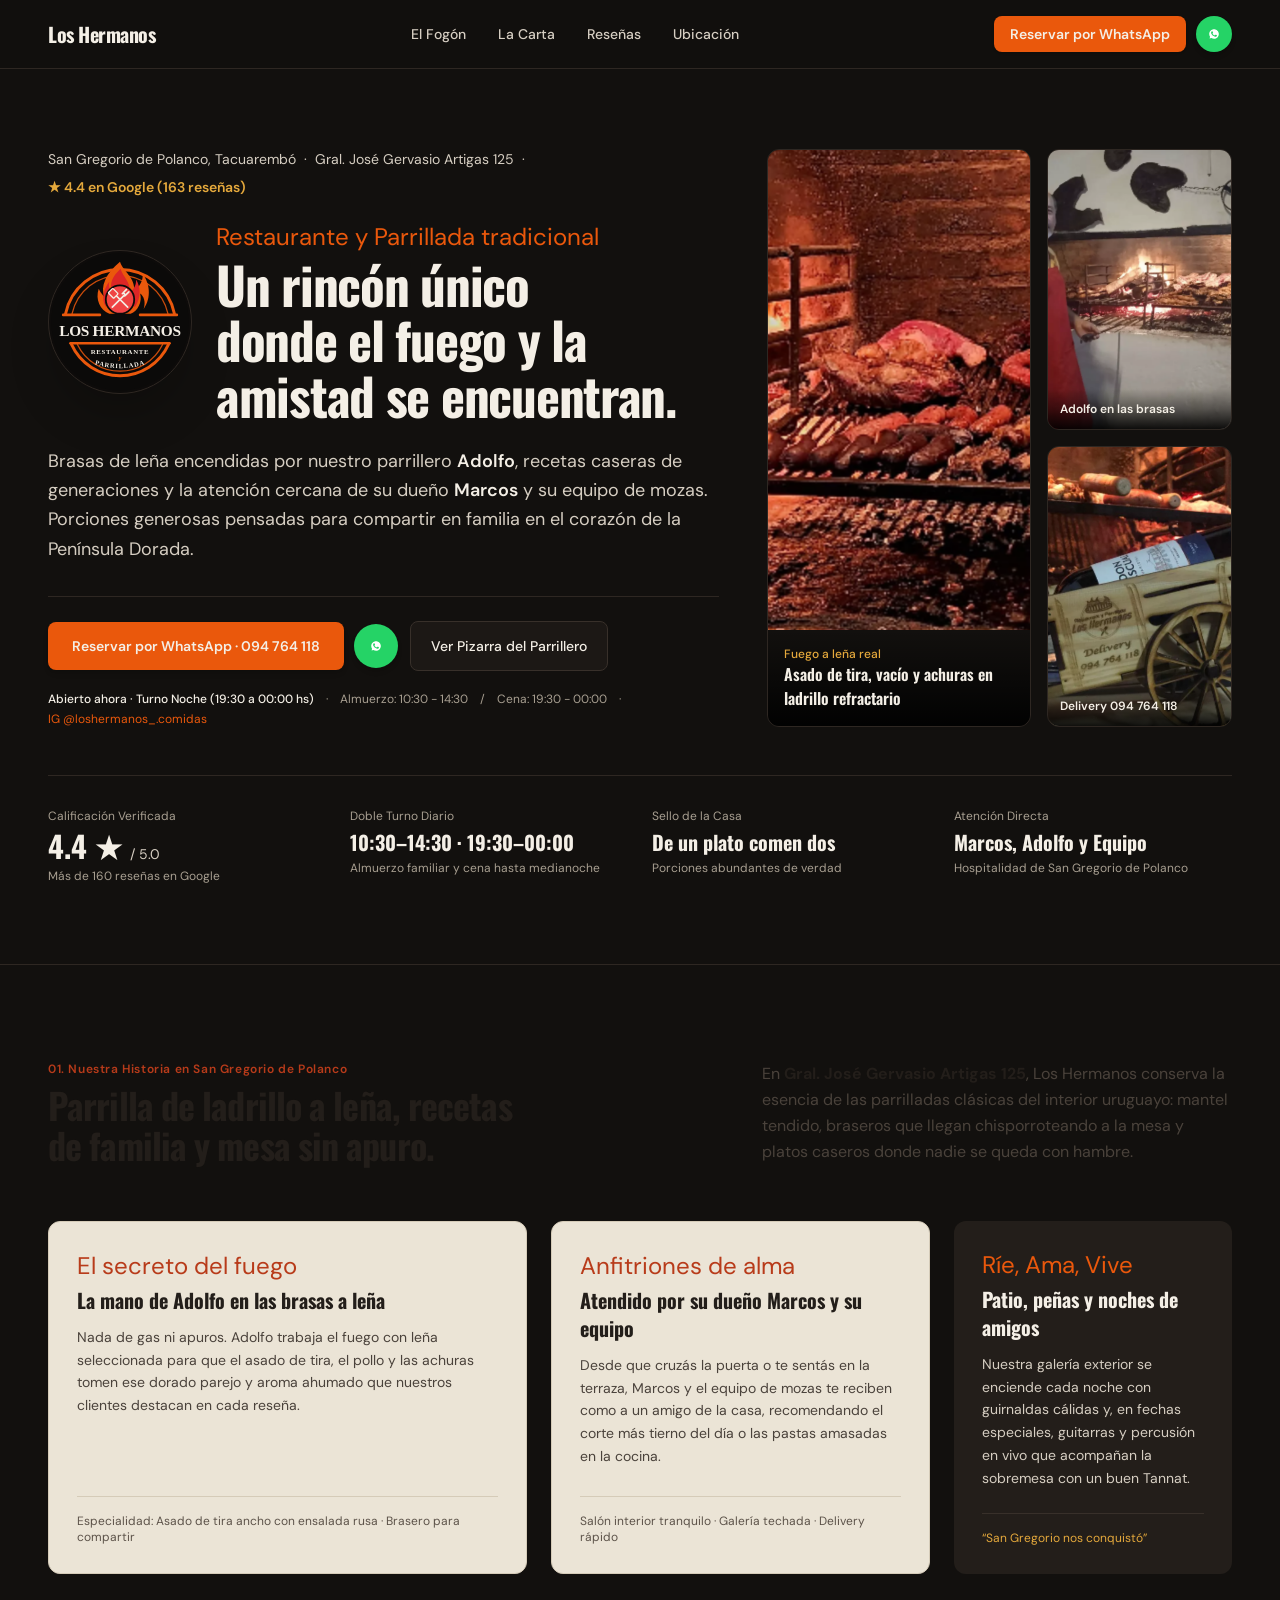
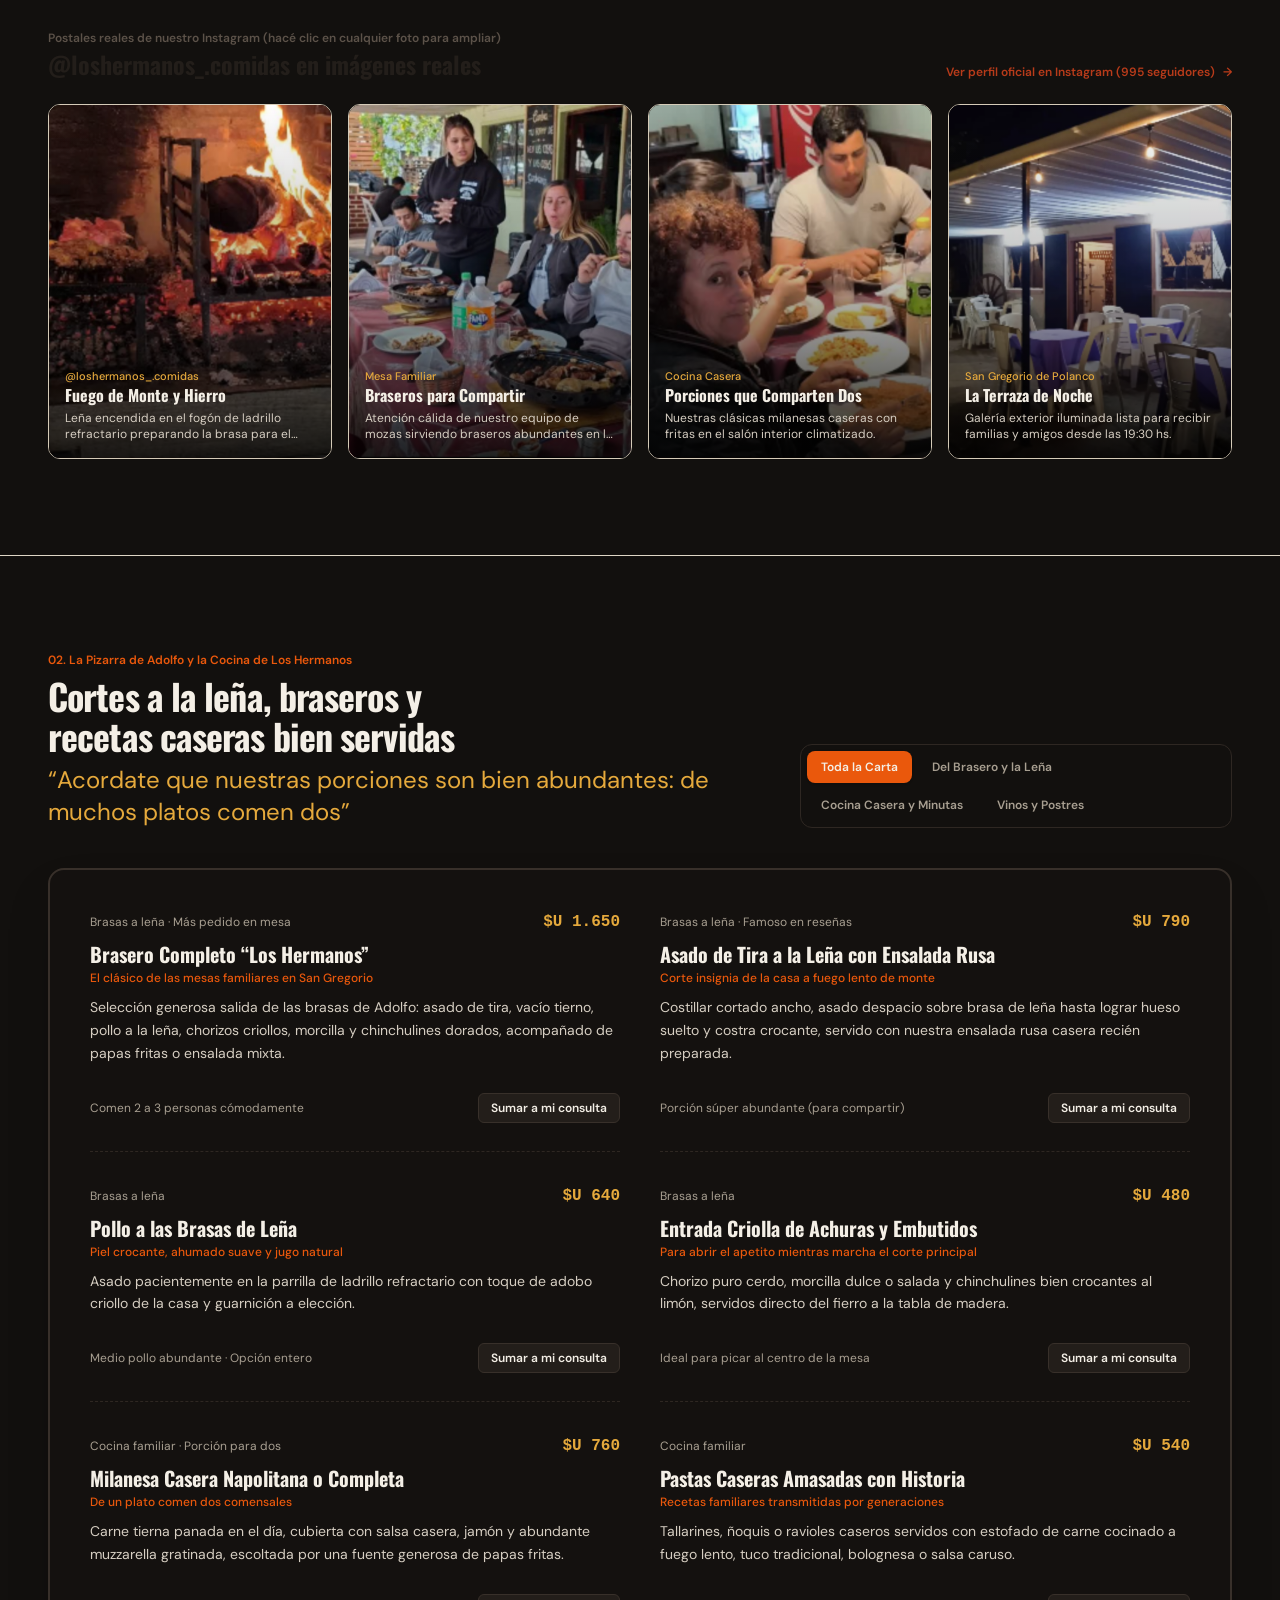
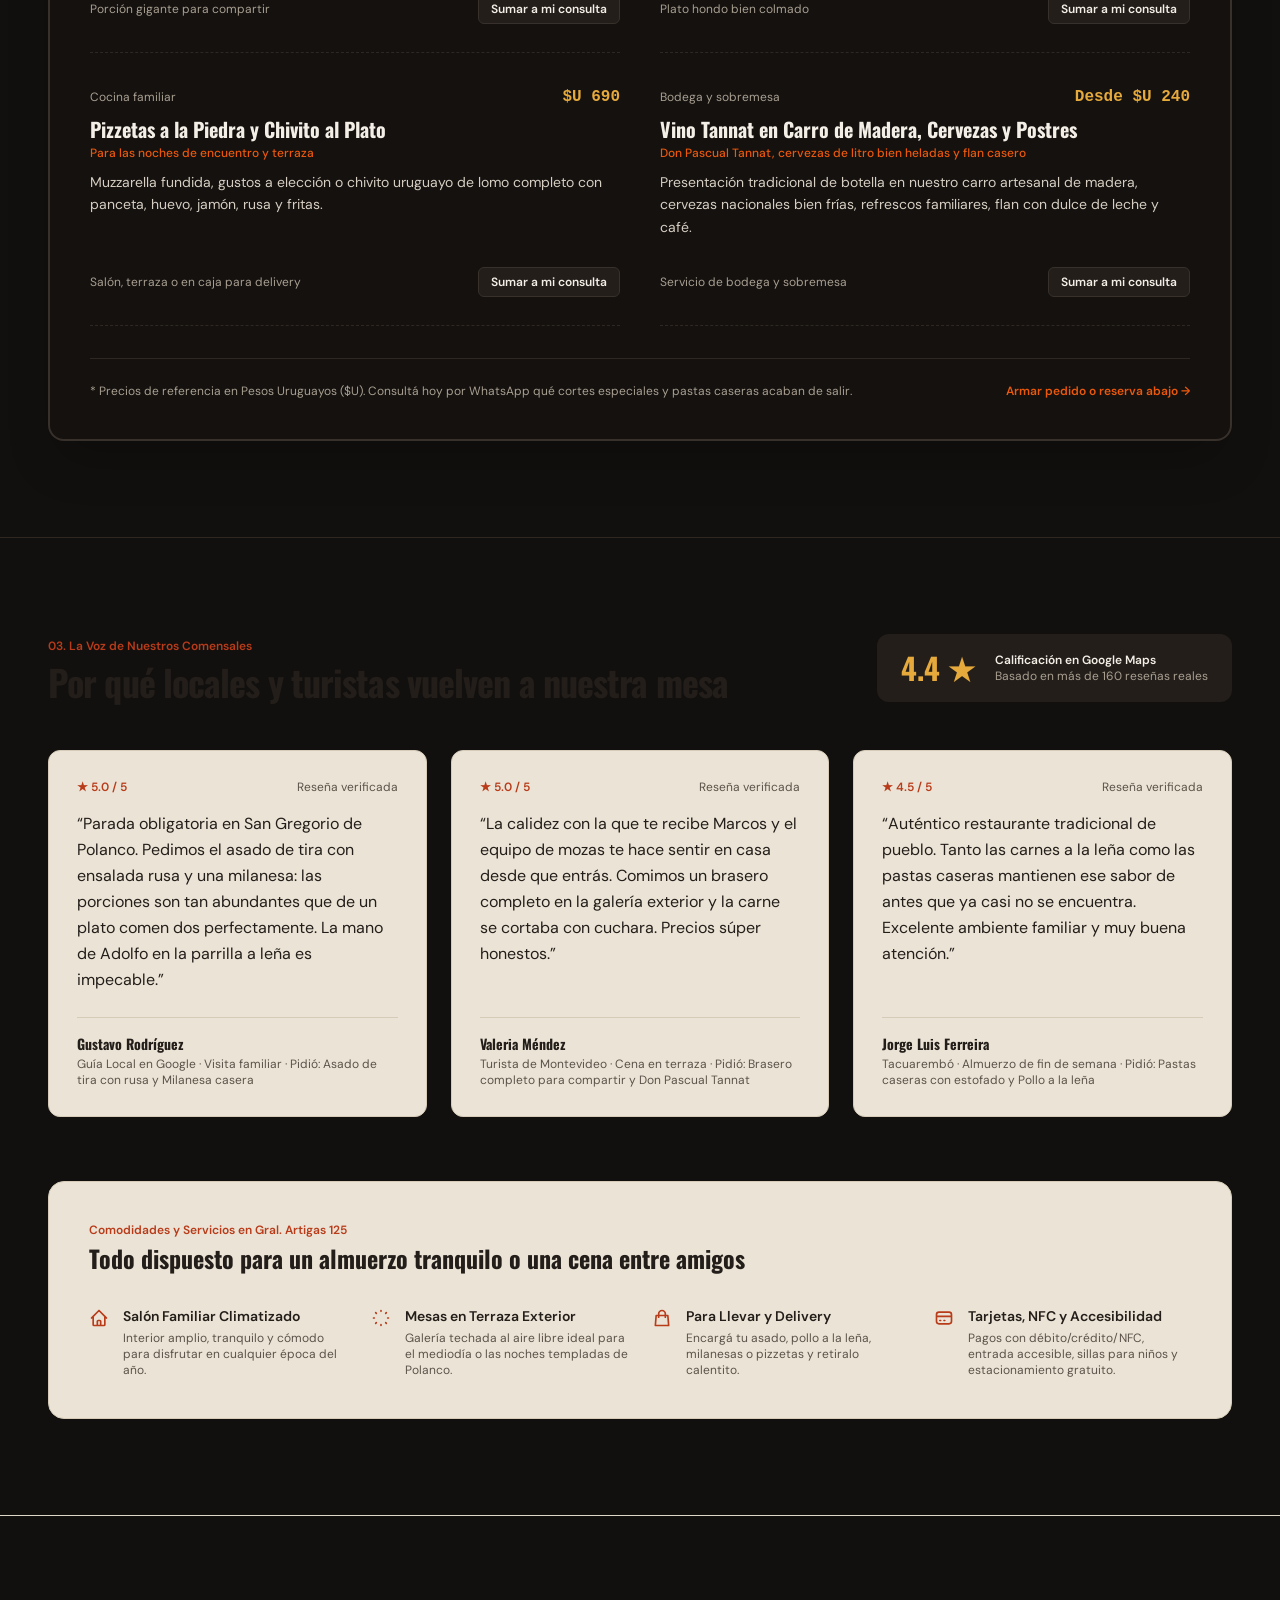
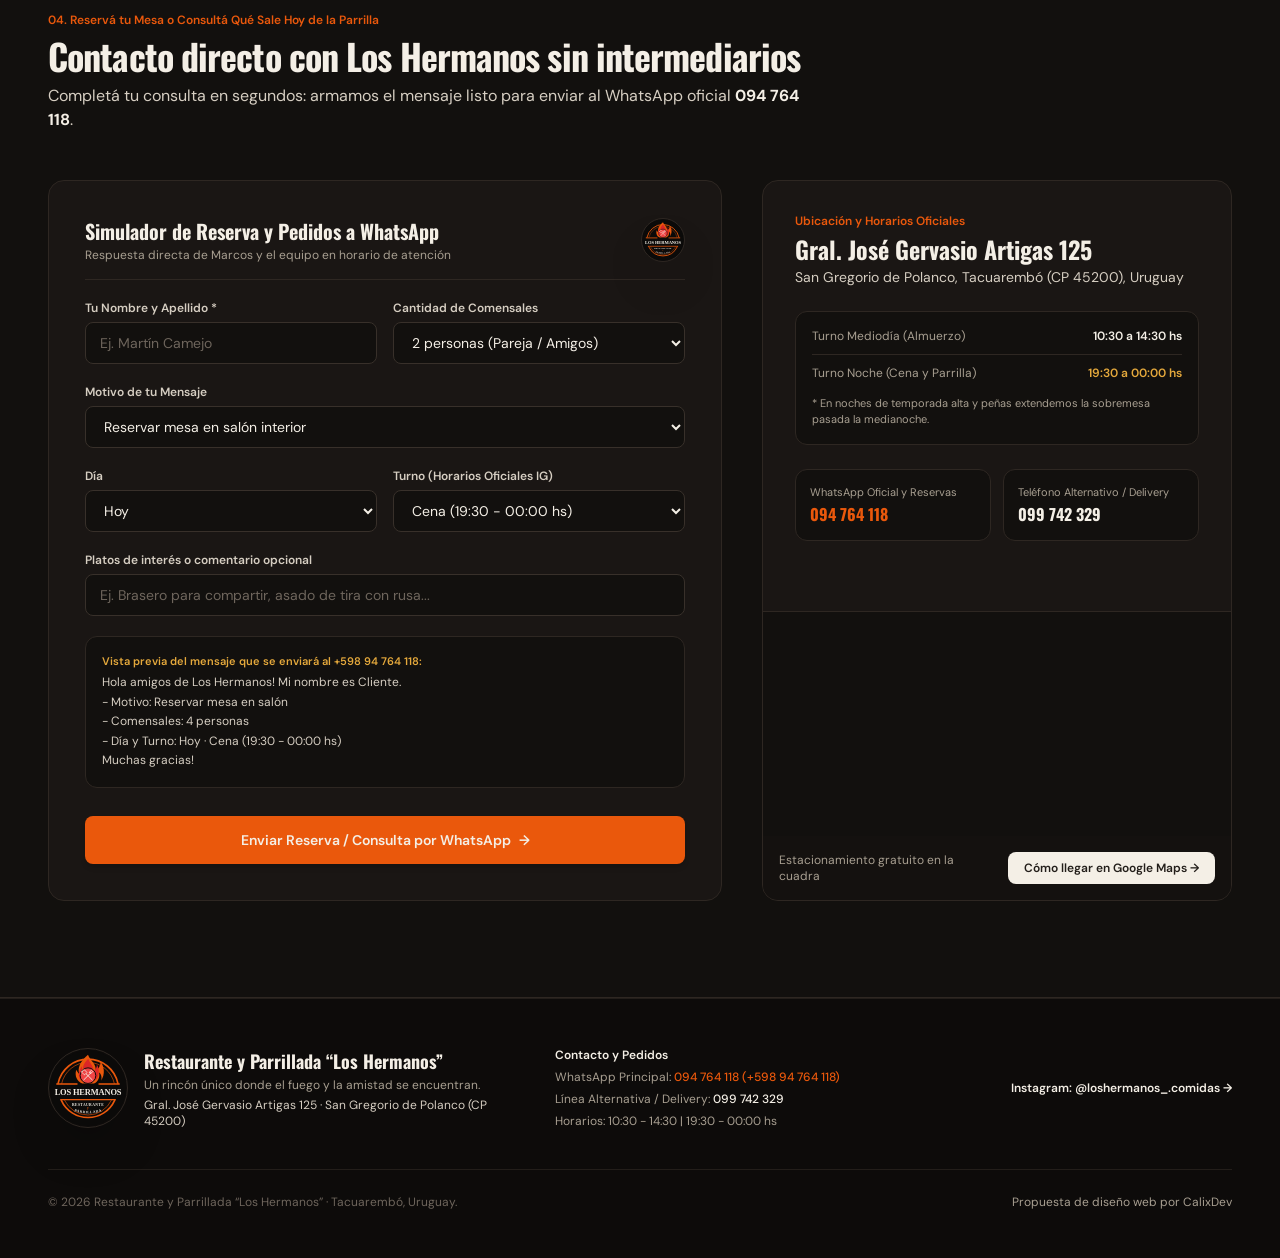
==== docs/index.html @ 6815c2df "chore: adjust base path and asset paths for hosting" ====
<!doctype html>
<html lang="es" class="scroll-smooth dark">
  <head>
    <meta charset="UTF-8" />
    <meta name="viewport" content="width=device-width, initial-scale=1.0" />
    <title>Pizzería La Tremenda — La Noche Pide Tremenda | San Gregorio de Polanco</title>
    <meta
      name="description"
      content="Pizzas caseras cargadas de muzzarella, calzones, fainá crocante, fritas abundantes y patio con música en vivo en 18 de Julio esq. José Cardozo, San Gregorio de Polanco. Delivery al 092 277 890."
    />
    <meta property="og:title" content="Pizzería La Tremenda — La Noche Pide Tremenda" />
    <meta
      property="og:description"
      content="Abrimos a las 20:00 hs en 18 de Julio esq. José Cardozo, San Gregorio de Polanco. Pedí por WhatsApp al 092 277 890."
    />
    <meta property="og:type" content="website" />
    <meta property="og:site_name" content="Pizzería La Tremenda" />
    <meta name="twitter:card" content="summary_large_image" />
    <link rel="preconnect" href="https://fonts.googleapis.com" />
    <link rel="preconnect" href="https://fonts.gstatic.com" crossorigin />
    <link
      href="https://fonts.googleapis.com/css2?family=DM+Sans:ital,opsz,wght@0,9..40,400;0,9..40,500;0,9..40,600;0,9..40,700;1,9..40,400&family=Oswald:wght@600;700&display=swap"
      rel="stylesheet"
    />
    <script type="application/ld+json">
      {
        "@context": "https://schema.org",
        "@type": "Restaurant",
        "name": "Pizzería La Tremenda",
        "description": "Pizzería nocturna, fainá, calzones, papas fritas y patio con música en vivo en San Gregorio de Polanco, Tacuarembó, Uruguay.",
        "telephone": "+59892277890",
        "servesCuisine": ["Pizza", "Calzones", "Fainá", "Minutas", "Street Food"],
        "address": {
          "@type": "PostalAddress",
          "streetAddress": "18 de Julio esquina José Cardozo",
          "addressLocality": "San Gregorio de Polanco",
          "addressRegion": "Tacuarembó",
          "postalCode": "45200",
          "addressCountry": "UY"
        },
        "openingHours": "Mo-Sa 20:00-00:00"
      }
    </script>
    <script type="module" crossorigin src="./assets/index-D528MCs6.js"></script>
    <link rel="stylesheet" crossorigin href="./assets/index-SB0BEWEg.css">
  </head>
  <body class="bg-[#0D0D12] text-[#FFFFFF] antialiased selection:bg-[#FF2A2A] selection:text-white">
    <div id="root"></div>
  </body>
</html>
---- docs/assets/index-SB0BEWEg.css ----
/*! tailwindcss v4.3.5 | MIT License | https://tailwindcss.com */
@layer properties{@supports (((-webkit-hyphens:none)) and (not (margin-trim:block))) or ((-moz-orient:inline) and (not (color:rgb(from red r g b)))){*,:before,:after,::backdrop{--tw-scale-x:1;--tw-scale-y:1;--tw-scale-z:1;--tw-rotate-x:initial;--tw-rotate-y:initial;--tw-rotate-z:initial;--tw-skew-x:initial;--tw-skew-y:initial;--tw-space-y-reverse:0;--tw-divide-x-reverse:0;--tw-border-style:solid;--tw-gradient-position:initial;--tw-gradient-from:#0000;--tw-gradient-via:#0000;--tw-gradient-to:#0000;--tw-gradient-stops:initial;--tw-gradient-via-stops:initial;--tw-gradient-from-position:0%;--tw-gradient-via-position:50%;--tw-gradient-to-position:100%;--tw-leading:initial;--tw-font-weight:initial;--tw-tracking:initial;--tw-ordinal:initial;--tw-slashed-zero:initial;--tw-numeric-figure:initial;--tw-numeric-spacing:initial;--tw-numeric-fraction:initial;--tw-shadow:0 0 #0000;--tw-shadow-color:initial;--tw-shadow-alpha:100%;--tw-inset-shadow:0 0 #0000;--tw-inset-shadow-color:initial;--tw-inset-shadow-alpha:100%;--tw-ring-color:initial;--tw-ring-shadow:0 0 #0000;--tw-inset-ring-color:initial;--tw-inset-ring-shadow:0 0 #0000;--tw-ring-inset:initial;--tw-ring-offset-width:0px;--tw-ring-offset-color:#fff;--tw-ring-offset-shadow:0 0 #0000;--tw-backdrop-blur:initial;--tw-backdrop-brightness:initial;--tw-backdrop-contrast:initial;--tw-backdrop-grayscale:initial;--tw-backdrop-hue-rotate:initial;--tw-backdrop-invert:initial;--tw-backdrop-opacity:initial;--tw-backdrop-saturate:initial;--tw-backdrop-sepia:initial;--tw-duration:initial}}}@layer theme{:root,:host{--font-sans:-apple-system, BlinkMacSystemFont, "Segoe UI", Roboto, "Helvetica Neue", "Noto Sans", Arial, sans-serif, "Apple Color Emoji", "Segoe UI Emoji", "Segoe UI Symbol", "Noto Color Emoji";--font-mono:ui-monospace, SFMono-Regular, Menlo, Monaco, Consolas, "Liberation Mono", "Courier New", monospace;--color-black:#000;--color-white:#fff;--spacing:.25rem;--container-lg:32rem;--container-2xl:42rem;--container-3xl:48rem;--container-7xl:80rem;--text-xs:.75rem;--text-xs--line-height:calc(1 / .75);--text-sm:.875rem;--text-sm--line-height:calc(1.25 / .875);--text-base:1rem;--text-base--line-height:calc(1.5 / 1);--text-lg:1.125rem;--text-lg--line-height:calc(1.75 / 1.125);--text-xl:1.25rem;--text-xl--line-height:calc(1.75 / 1.25);--text-2xl:1.5rem;--text-2xl--line-height:calc(2 / 1.5);--text-3xl:1.875rem;--text-3xl--line-height:calc(2.25 / 1.875);--text-4xl:2.25rem;--text-4xl--line-height:calc(2.5 / 2.25);--font-weight-normal:400;--font-weight-medium:500;--font-weight-semibold:600;--font-weight-bold:700;--tracking-tight:-.025em;--tracking-wider:.05em;--leading-snug:1.375;--leading-relaxed:1.625;--radius-md:.375rem;--radius-lg:.5rem;--radius-xl:.75rem;--radius-2xl:1rem;--blur-sm:8px;--blur-md:12px;--default-transition-duration:.15s;--default-transition-timing-function:cubic-bezier(.4, 0, .2, 1);--default-font-family:var(--font-sans);--default-mono-font-family:var(--font-mono)}}@layer base{*,:after,:before,::backdrop{box-sizing:border-box;border:0 solid;margin:0;padding:0}::file-selector-button{box-sizing:border-box;border:0 solid;margin:0;padding:0}html,:host{-webkit-text-size-adjust:100%;tab-size:4;line-height:1.5;font-family:var(--default-font-family,-apple-system, BlinkMacSystemFont, "Segoe UI", Roboto, "Helvetica Neue", "Noto Sans", Arial, sans-serif, "Apple Color Emoji", "Segoe UI Emoji", "Segoe UI Symbol", "Noto Color Emoji");font-feature-settings:var(--default-font-feature-settings,normal);font-variation-settings:var(--default-font-variation-settings,normal);-webkit-tap-highlight-color:transparent}hr{height:0;color:inherit;border-top-width:1px}abbr:where([title]){-webkit-text-decoration:underline dotted;text-decoration:underline dotted}h1,h2,h3,h4,h5,h6{font-size:inherit;font-weight:inherit}a{color:inherit;-webkit-text-decoration:inherit;-webkit-text-decoration:inherit;-webkit-text-decoration:inherit;-webkit-text-decoration:inherit;text-decoration:inherit}b,strong{font-weight:bolder}code,kbd,samp,pre{font-family:var(--default-mono-font-family,ui-monospace, SFMono-Regular, Menlo, Monaco, Consolas, "Liberation Mono", "Courier New", monospace);font-feature-settings:var(--default-mono-font-feature-settings,normal);font-variation-settings:var(--default-mono-font-variation-settings,normal);font-size:1em}small{font-size:80%}sub,sup{vertical-align:baseline;font-size:75%;line-height:0;position:relative}sub{bottom:-.25em}sup{top:-.5em}table{text-indent:0;border-color:inherit;border-collapse:collapse}:-moz-focusring:where(:not(iframe)){outline:auto}progress{vertical-align:baseline}summary{display:list-item}ol,ul,menu{list-style:none}img,svg,video,canvas,audio,iframe,embed,object{vertical-align:middle;display:block}img,video{max-width:100%;height:auto}button,input,select,optgroup,textarea{font:inherit;font-feature-settings:inherit;font-variation-settings:inherit;letter-spacing:inherit;color:inherit;opacity:1;background-color:#0000;border-radius:0}::file-selector-button{font:inherit;font-feature-settings:inherit;font-variation-settings:inherit;letter-spacing:inherit;color:inherit;opacity:1;background-color:#0000;border-radius:0}:where(select:is([multiple],[size])) optgroup{font-weight:bolder}:where(select:is([multiple],[size])) optgroup option{padding-inline-start:20px}::file-selector-button{margin-inline-end:4px}::placeholder{opacity:1}@supports (not ((-webkit-appearance:-apple-pay-button))) or (contain-intrinsic-size:1px){::placeholder{color:currentColor}@supports (color:color-mix(in lab, red, red)){::placeholder{color:color-mix(in oklab, currentcolor 50%, transparent)}}}textarea{resize:vertical}::-webkit-search-decoration{-webkit-appearance:none}::-webkit-date-and-time-value{min-height:1lh;text-align:inherit}::-webkit-datetime-edit{display:inline-flex}::-webkit-datetime-edit-fields-wrapper{padding:0}::-webkit-datetime-edit{padding-block:0}::-webkit-datetime-edit-year-field{padding-block:0}::-webkit-datetime-edit-month-field{padding-block:0}::-webkit-datetime-edit-day-field{padding-block:0}::-webkit-datetime-edit-hour-field{padding-block:0}::-webkit-datetime-edit-minute-field{padding-block:0}::-webkit-datetime-edit-second-field{padding-block:0}::-webkit-datetime-edit-millisecond-field{padding-block:0}::-webkit-datetime-edit-meridiem-field{padding-block:0}::-webkit-calendar-picker-indicator{line-height:1}:-moz-ui-invalid{box-shadow:none}button,input:where([type=button],[type=reset],[type=submit]){appearance:button}::file-selector-button{appearance:button}::-webkit-inner-spin-button{height:auto}::-webkit-outer-spin-button{height:auto}[hidden]:where(:not([hidden=until-found])){display:none!important}:root{--font-display:"Oswald", Impact, sans-serif;--font-sans:"DM Sans", -apple-system, BlinkMacSystemFont, sans-serif}body{font-family:var(--font-sans);color:#fff;background-color:#0d0d12;overflow-x:hidden}h1,h2,h3,.font-display{font-family:var(--font-display)}}@layer components;@layer utilities{.absolute{position:absolute}.fixed{position:fixed}.relative{position:relative}.sticky{position:sticky}.inset-0{inset:0}.inset-x-0{inset-inline:0}.top-0{top:0}.bottom-0{bottom:0}.z-10{z-index:10}.z-40{z-index:40}.z-50{z-index:50}.col-span-5{grid-column:span 5/span 5}.col-span-7{grid-column:span 7/span 7}.mx-auto{margin-inline:auto}.mt-0\.5{margin-top:calc(var(--spacing) * .5)}.mt-1{margin-top:var(--spacing)}.mt-2{margin-top:calc(var(--spacing) * 2)}.mt-2\.5{margin-top:calc(var(--spacing) * 2.5)}.mt-4{margin-top:calc(var(--spacing) * 4)}.mt-6{margin-top:calc(var(--spacing) * 6)}.mt-8{margin-top:calc(var(--spacing) * 8)}.mt-12{margin-top:calc(var(--spacing) * 12)}.mb-1{margin-bottom:var(--spacing)}.mb-1\.5{margin-bottom:calc(var(--spacing) * 1.5)}.mb-2{margin-bottom:calc(var(--spacing) * 2)}.mb-3{margin-bottom:calc(var(--spacing) * 3)}.mb-4{margin-bottom:calc(var(--spacing) * 4)}.mb-5{margin-bottom:calc(var(--spacing) * 5)}.mb-6{margin-bottom:calc(var(--spacing) * 6)}.mb-8{margin-bottom:calc(var(--spacing) * 8)}.mb-10{margin-bottom:calc(var(--spacing) * 10)}.mb-12{margin-bottom:calc(var(--spacing) * 12)}.mb-14{margin-bottom:calc(var(--spacing) * 14)}.mb-16{margin-bottom:calc(var(--spacing) * 16)}.line-clamp-2{-webkit-line-clamp:2;-webkit-box-orient:vertical;display:-webkit-box;overflow:hidden}.block{display:block}.flex{display:flex}.grid{display:grid}.hidden{display:none}.inline-flex{display:inline-flex}.aspect-\[4\/5\]{aspect-ratio:4/5}.aspect-square{aspect-ratio:1}.h-4\/5{height:80%}.h-5{height:calc(var(--spacing) * 5)}.h-9{height:calc(var(--spacing) * 9)}.h-11{height:calc(var(--spacing) * 11)}.h-14{height:calc(var(--spacing) * 14)}.h-20{height:calc(var(--spacing) * 20)}.h-36{height:calc(var(--spacing) * 36)}.h-44{height:calc(var(--spacing) * 44)}.h-56{height:calc(var(--spacing) * 56)}.h-full{height:100%}.min-h-\[160px\]{min-height:160px}.min-h-\[320px\]{min-height:320px}.min-h-screen{min-height:100vh}.w-4\/5{width:80%}.w-5{width:calc(var(--spacing) * 5)}.w-9{width:calc(var(--spacing) * 9)}.w-11{width:calc(var(--spacing) * 11)}.w-20{width:calc(var(--spacing) * 20)}.w-36{width:calc(var(--spacing) * 36)}.w-44{width:calc(var(--spacing) * 44)}.w-full{width:100%}.max-w-2xl{max-width:var(--container-2xl)}.max-w-3xl{max-width:var(--container-3xl)}.max-w-7xl{max-width:var(--container-7xl)}.max-w-lg{max-width:var(--container-lg)}.flex-1{flex:1}.shrink-0{flex-shrink:0}.scale-110{--tw-scale-x:110%;--tw-scale-y:110%;--tw-scale-z:110%;scale:var(--tw-scale-x) var(--tw-scale-y)}.scale-125{--tw-scale-x:125%;--tw-scale-y:125%;--tw-scale-z:125%;scale:var(--tw-scale-x) var(--tw-scale-y)}.transform{transform:var(--tw-rotate-x, ) var(--tw-rotate-y, ) var(--tw-rotate-z, ) var(--tw-skew-x, ) var(--tw-skew-y, )}.cursor-pointer{cursor:pointer}.grid-cols-1{grid-template-columns:repeat(1,minmax(0,1fr))}.grid-cols-2{grid-template-columns:repeat(2,minmax(0,1fr))}.grid-cols-3{grid-template-columns:repeat(3,minmax(0,1fr))}.grid-cols-12{grid-template-columns:repeat(12,minmax(0,1fr))}.flex-col{flex-direction:column}.flex-wrap{flex-wrap:wrap}.items-center{align-items:center}.items-end{align-items:flex-end}.items-start{align-items:flex-start}.items-stretch{align-items:stretch}.justify-between{justify-content:space-between}.justify-center{justify-content:center}.justify-end{justify-content:flex-end}.gap-1\.5{gap:calc(var(--spacing) * 1.5)}.gap-2{gap:calc(var(--spacing) * 2)}.gap-2\.5{gap:calc(var(--spacing) * 2.5)}.gap-3{gap:calc(var(--spacing) * 3)}.gap-3\.5{gap:calc(var(--spacing) * 3.5)}.gap-4{gap:calc(var(--spacing) * 4)}.gap-5{gap:calc(var(--spacing) * 5)}.gap-6{gap:calc(var(--spacing) * 6)}.gap-8{gap:calc(var(--spacing) * 8)}.gap-10{gap:calc(var(--spacing) * 10)}:where(.space-y-1\.5>:not(:last-child)){--tw-space-y-reverse:0;margin-block-start:calc(calc(var(--spacing) * 1.5) * var(--tw-space-y-reverse));margin-block-end:calc(calc(var(--spacing) * 1.5) * calc(1 - var(--tw-space-y-reverse)))}:where(.space-y-2\.5>:not(:last-child)){--tw-space-y-reverse:0;margin-block-start:calc(calc(var(--spacing) * 2.5) * var(--tw-space-y-reverse));margin-block-end:calc(calc(var(--spacing) * 2.5) * calc(1 - var(--tw-space-y-reverse)))}:where(.space-y-5>:not(:last-child)){--tw-space-y-reverse:0;margin-block-start:calc(calc(var(--spacing) * 5) * var(--tw-space-y-reverse));margin-block-end:calc(calc(var(--spacing) * 5) * calc(1 - var(--tw-space-y-reverse)))}:where(.space-y-6>:not(:last-child)){--tw-space-y-reverse:0;margin-block-start:calc(calc(var(--spacing) * 6) * var(--tw-space-y-reverse));margin-block-end:calc(calc(var(--spacing) * 6) * calc(1 - var(--tw-space-y-reverse)))}.gap-x-3{column-gap:calc(var(--spacing) * 3)}.gap-x-10{column-gap:calc(var(--spacing) * 10)}.gap-y-1{row-gap:var(--spacing)}.gap-y-8{row-gap:calc(var(--spacing) * 8)}:where(.divide-x>:not(:last-child)){--tw-divide-x-reverse:0;border-inline-style:var(--tw-border-style);border-inline-start-width:calc(1px * var(--tw-divide-x-reverse));border-inline-end-width:calc(1px * calc(1 - var(--tw-divide-x-reverse)))}:where(.divide-\[\#2E2722\]>:not(:last-child)){border-color:#2e2722}.self-start{align-self:flex-start}.overflow-hidden{overflow:hidden}.scroll-smooth{scroll-behavior:smooth}.rounded-2xl{border-radius:var(--radius-2xl)}.rounded-full{border-radius:2147483647px}.rounded-lg{border-radius:var(--radius-lg)}.rounded-md{border-radius:var(--radius-md)}.rounded-xl{border-radius:var(--radius-xl)}.border{border-style:var(--tw-border-style);border-width:1px}.border-0{border-style:var(--tw-border-style);border-width:0}.border-2{border-style:var(--tw-border-style);border-width:2px}.border-t{border-top-style:var(--tw-border-style);border-top-width:1px}.border-b{border-bottom-style:var(--tw-border-style);border-bottom-width:1px}.border-dashed{--tw-border-style:dashed;border-style:dashed}.border-\[\#2E2722\]{border-color:#2e2722}.border-\[\#231E1A\]{border-color:#231e1a}.border-\[\#38302A\]{border-color:#38302a}.border-\[\#D5CBB8\]{border-color:#d5cbb8}.border-\[\#D9381E\]{border-color:#d9381e}.border-\[\#DED6C6\]{border-color:#ded6c6}.bg-\[\#0D0B0A\]{background-color:#0d0b0a}.bg-\[\#0D0D12\]{background-color:#0d0d12}.bg-\[\#1A1614\]{background-color:#1a1614}.bg-\[\#1C1815\]{background-color:#1c1815}.bg-\[\#2E2722\]{background-color:#2e2722}.bg-\[\#25D366\]{background-color:#25d366}.bg-\[\#231E1A\]{background-color:#231e1a}.bg-\[\#12100E\]{background-color:#12100e}.bg-\[\#12100E\]\/95{background-color:oklab(17.4658% .00200948 .0048451/.95)}.bg-\[\#14110F\]{background-color:#14110f}.bg-\[\#14141D\]{background-color:#14141d}.bg-\[\#D9381E\]\/20{background-color:oklab(58.4552% .170983 .106317/.2)}.bg-\[\#EA580C\]{background-color:#ea580c}.bg-\[\#EBE4D6\]{background-color:#ebe4d6}.bg-\[\#F4EFE6\]{background-color:#f4efe6}.bg-black\/85{background-color:#000000d9}@supports (color:color-mix(in lab, red, red)){.bg-black\/85{background-color:color-mix(in oklab, var(--color-black) 85%, transparent)}}.bg-gradient-to-br{--tw-gradient-position:to bottom right in oklab;background-image:linear-gradient(var(--tw-gradient-stops))}.bg-gradient-to-t{--tw-gradient-position:to top in oklab;background-image:linear-gradient(var(--tw-gradient-stops))}.from-\[\#231B18\]{--tw-gradient-from:#231b18;--tw-gradient-stops:var(--tw-gradient-via-stops,var(--tw-gradient-position), var(--tw-gradient-from) var(--tw-gradient-from-position), var(--tw-gradient-to) var(--tw-gradient-to-position))}.from-\[\#231E1A\]{--tw-gradient-from:#231e1a;--tw-gradient-stops:var(--tw-gradient-via-stops,var(--tw-gradient-position), var(--tw-gradient-from) var(--tw-gradient-from-position), var(--tw-gradient-to) var(--tw-gradient-to-position))}.from-black\/85{--tw-gradient-from:#000000d9}@supports (color:color-mix(in lab, red, red)){.from-black\/85{--tw-gradient-from:color-mix(in oklab, var(--color-black) 85%, transparent)}}.from-black\/85{--tw-gradient-stops:var(--tw-gradient-via-stops,var(--tw-gradient-position), var(--tw-gradient-from) var(--tw-gradient-from-position), var(--tw-gradient-to) var(--tw-gradient-to-position))}.from-black\/90{--tw-gradient-from:#000000e6}@supports (color:color-mix(in lab, red, red)){.from-black\/90{--tw-gradient-from:color-mix(in oklab, var(--color-black) 90%, transparent)}}.from-black\/90{--tw-gradient-stops:var(--tw-gradient-via-stops,var(--tw-gradient-position), var(--tw-gradient-from) var(--tw-gradient-from-position), var(--tw-gradient-to) var(--tw-gradient-to-position))}.via-\[\#1A1A24\]{--tw-gradient-via:#1a1a24;--tw-gradient-via-stops:var(--tw-gradient-position), var(--tw-gradient-from) var(--tw-gradient-from-position), var(--tw-gradient-via) var(--tw-gradient-via-position), var(--tw-gradient-to) var(--tw-gradient-to-position);--tw-gradient-stops:var(--tw-gradient-via-stops)}.via-black\/25{--tw-gradient-via:#00000040}@supports (color:color-mix(in lab, red, red)){.via-black\/25{--tw-gradient-via:color-mix(in oklab, var(--color-black) 25%, transparent)}}.via-black\/25{--tw-gradient-via-stops:var(--tw-gradient-position), var(--tw-gradient-from) var(--tw-gradient-from-position), var(--tw-gradient-via) var(--tw-gradient-via-position), var(--tw-gradient-to) var(--tw-gradient-to-position);--tw-gradient-stops:var(--tw-gradient-via-stops)}.via-black\/40{--tw-gradient-via:#0006}@supports (color:color-mix(in lab, red, red)){.via-black\/40{--tw-gradient-via:color-mix(in oklab, var(--color-black) 40%, transparent)}}.via-black\/40{--tw-gradient-via-stops:var(--tw-gradient-position), var(--tw-gradient-from) var(--tw-gradient-from-position), var(--tw-gradient-via) var(--tw-gradient-via-position), var(--tw-gradient-to) var(--tw-gradient-to-position);--tw-gradient-stops:var(--tw-gradient-via-stops)}.via-black\/45{--tw-gradient-via:#00000073}@supports (color:color-mix(in lab, red, red)){.via-black\/45{--tw-gradient-via:color-mix(in oklab, var(--color-black) 45%, transparent)}}.via-black\/45{--tw-gradient-via-stops:var(--tw-gradient-position), var(--tw-gradient-from) var(--tw-gradient-from-position), var(--tw-gradient-via) var(--tw-gradient-via-position), var(--tw-gradient-to) var(--tw-gradient-to-position);--tw-gradient-stops:var(--tw-gradient-via-stops)}.to-\[\#0D0D12\]{--tw-gradient-to:#0d0d12;--tw-gradient-stops:var(--tw-gradient-via-stops,var(--tw-gradient-position), var(--tw-gradient-from) var(--tw-gradient-from-position), var(--tw-gradient-to) var(--tw-gradient-to-position))}.to-\[\#12100E\]{--tw-gradient-to:#12100e;--tw-gradient-stops:var(--tw-gradient-via-stops,var(--tw-gradient-position), var(--tw-gradient-from) var(--tw-gradient-from-position), var(--tw-gradient-to) var(--tw-gradient-to-position))}.to-transparent{--tw-gradient-to:transparent;--tw-gradient-stops:var(--tw-gradient-via-stops,var(--tw-gradient-position), var(--tw-gradient-from) var(--tw-gradient-from-position), var(--tw-gradient-to) var(--tw-gradient-to-position))}.fill-current{fill:currentColor}.object-cover{object-fit:cover}.object-\[15\%_48\%\]{object-position:15% 48%}.object-\[50\%_72\%\]{object-position:50% 72%}.object-\[85\%_35\%\]{object-position:85% 35%}.object-center{object-position:center}.object-top{object-position:top}.p-1\.5{padding:calc(var(--spacing) * 1.5)}.p-3{padding:calc(var(--spacing) * 3)}.p-3\.5{padding:calc(var(--spacing) * 3.5)}.p-4{padding:calc(var(--spacing) * 4)}.p-5{padding:calc(var(--spacing) * 5)}.p-6{padding:calc(var(--spacing) * 6)}.p-7{padding:calc(var(--spacing) * 7)}.px-3{padding-inline:calc(var(--spacing) * 3)}.px-3\.5{padding-inline:calc(var(--spacing) * 3.5)}.px-4{padding-inline:calc(var(--spacing) * 4)}.px-5{padding-inline:calc(var(--spacing) * 5)}.px-6{padding-inline:calc(var(--spacing) * 6)}.py-1\.5{padding-block:calc(var(--spacing) * 1.5)}.py-2{padding-block:calc(var(--spacing) * 2)}.py-2\.5{padding-block:calc(var(--spacing) * 2.5)}.py-3\.5{padding-block:calc(var(--spacing) * 3.5)}.py-4{padding-block:calc(var(--spacing) * 4)}.py-12{padding-block:calc(var(--spacing) * 12)}.py-16{padding-block:calc(var(--spacing) * 16)}.pt-1{padding-top:var(--spacing)}.pt-2{padding-top:calc(var(--spacing) * 2)}.pt-2\.5{padding-top:calc(var(--spacing) * 2.5)}.pt-3{padding-top:calc(var(--spacing) * 3)}.pt-4{padding-top:calc(var(--spacing) * 4)}.pt-6{padding-top:calc(var(--spacing) * 6)}.pt-8{padding-top:calc(var(--spacing) * 8)}.pb-4{padding-bottom:calc(var(--spacing) * 4)}.pb-7{padding-bottom:calc(var(--spacing) * 7)}.pb-10{padding-bottom:calc(var(--spacing) * 10)}.pb-16{padding-bottom:calc(var(--spacing) * 16)}.text-center{text-align:center}.font-mono{font-family:var(--font-mono)}.font-sans{font-family:var(--font-sans)}.text-2xl{font-size:var(--text-2xl);line-height:var(--tw-leading,var(--text-2xl--line-height))}.text-3xl{font-size:var(--text-3xl);line-height:var(--tw-leading,var(--text-3xl--line-height))}.text-base{font-size:var(--text-base);line-height:var(--tw-leading,var(--text-base--line-height))}.text-lg{font-size:var(--text-lg);line-height:var(--tw-leading,var(--text-lg--line-height))}.text-sm{font-size:var(--text-sm);line-height:var(--tw-leading,var(--text-sm--line-height))}.text-xl{font-size:var(--text-xl);line-height:var(--tw-leading,var(--text-xl--line-height))}.text-xs{font-size:var(--text-xs);line-height:var(--tw-leading,var(--text-xs--line-height))}.text-\[11px\]{font-size:11px}.leading-\[1\.08\]{--tw-leading:1.08;line-height:1.08}.leading-relaxed{--tw-leading:var(--leading-relaxed);line-height:var(--leading-relaxed)}.leading-snug{--tw-leading:var(--leading-snug);line-height:var(--leading-snug)}.font-bold{--tw-font-weight:var(--font-weight-bold);font-weight:var(--font-weight-bold)}.font-medium{--tw-font-weight:var(--font-weight-medium);font-weight:var(--font-weight-medium)}.font-normal{--tw-font-weight:var(--font-weight-normal);font-weight:var(--font-weight-normal)}.font-semibold{--tw-font-weight:var(--font-weight-semibold);font-weight:var(--font-weight-semibold)}.tracking-tight{--tw-tracking:var(--tracking-tight);letter-spacing:var(--tracking-tight)}.tracking-wider{--tw-tracking:var(--tracking-wider);letter-spacing:var(--tracking-wider)}.whitespace-nowrap{white-space:nowrap}.whitespace-pre-wrap{white-space:pre-wrap}.text-\[\#4A423B\]{color:#4a423b}.text-\[\#5C5249\]{color:#5c5249}.text-\[\#6E655C\]{color:#6e655c}.text-\[\#231E1A\]{color:#231e1a}.text-\[\#A89F91\]{color:#a89f91}.text-\[\#B83B1A\]{color:#b83b1a}.text-\[\#D6CEC2\]{color:#d6cec2}.text-\[\#E5A93C\]{color:#e5a93c}.text-\[\#EA580C\]{color:#ea580c}.text-\[\#F4EFE6\]{color:#f4efe6}.text-\[\#FFFFFF\]{color:#fff}.text-white{color:var(--color-white)}.italic{font-style:italic}.tabular-nums{--tw-numeric-spacing:tabular-nums;font-variant-numeric:var(--tw-ordinal, ) var(--tw-slashed-zero, ) var(--tw-numeric-figure, ) var(--tw-numeric-spacing, ) var(--tw-numeric-fraction, )}.underline-offset-8{text-underline-offset:8px}.antialiased{-webkit-font-smoothing:antialiased;-moz-osx-font-smoothing:grayscale}.placeholder-\[\#6E655C\]::placeholder{color:#6e655c}.opacity-0{opacity:0}.opacity-100{opacity:1}.shadow-2xl{--tw-shadow:0 25px 50px -12px var(--tw-shadow-color,#00000040);box-shadow:var(--tw-inset-shadow), var(--tw-inset-ring-shadow), var(--tw-ring-offset-shadow), var(--tw-ring-shadow), var(--tw-shadow)}.shadow-md{--tw-shadow:0 4px 6px -1px var(--tw-shadow-color,#0000001a), 0 2px 4px -2px var(--tw-shadow-color,#0000001a);box-shadow:var(--tw-inset-shadow), var(--tw-inset-ring-shadow), var(--tw-ring-offset-shadow), var(--tw-ring-shadow), var(--tw-shadow)}.shadow-sm{--tw-shadow:0 1px 3px 0 var(--tw-shadow-color,#0000001a), 0 1px 2px -1px var(--tw-shadow-color,#0000001a);box-shadow:var(--tw-inset-shadow), var(--tw-inset-ring-shadow), var(--tw-ring-offset-shadow), var(--tw-ring-shadow), var(--tw-shadow)}.backdrop-blur-md{--tw-backdrop-blur:blur(var(--blur-md));-webkit-backdrop-filter:var(--tw-backdrop-blur, ) var(--tw-backdrop-brightness, ) var(--tw-backdrop-contrast, ) var(--tw-backdrop-grayscale, ) var(--tw-backdrop-hue-rotate, ) var(--tw-backdrop-invert, ) var(--tw-backdrop-opacity, ) var(--tw-backdrop-saturate, ) var(--tw-backdrop-sepia, );backdrop-filter:var(--tw-backdrop-blur, ) var(--tw-backdrop-brightness, ) var(--tw-backdrop-contrast, ) var(--tw-backdrop-grayscale, ) var(--tw-backdrop-hue-rotate, ) var(--tw-backdrop-invert, ) var(--tw-backdrop-opacity, ) var(--tw-backdrop-saturate, ) var(--tw-backdrop-sepia, )}.backdrop-blur-sm{--tw-backdrop-blur:blur(var(--blur-sm));-webkit-backdrop-filter:var(--tw-backdrop-blur, ) var(--tw-backdrop-brightness, ) var(--tw-backdrop-contrast, ) var(--tw-backdrop-grayscale, ) var(--tw-backdrop-hue-rotate, ) var(--tw-backdrop-invert, ) var(--tw-backdrop-opacity, ) var(--tw-backdrop-saturate, ) var(--tw-backdrop-sepia, );backdrop-filter:var(--tw-backdrop-blur, ) var(--tw-backdrop-brightness, ) var(--tw-backdrop-contrast, ) var(--tw-backdrop-grayscale, ) var(--tw-backdrop-hue-rotate, ) var(--tw-backdrop-invert, ) var(--tw-backdrop-opacity, ) var(--tw-backdrop-saturate, ) var(--tw-backdrop-sepia, )}.transition-colors{transition-property:color,background-color,border-color,outline-color,text-decoration-color,fill,stroke,--tw-gradient-from,--tw-gradient-via,--tw-gradient-to;transition-timing-function:var(--tw-ease,var(--default-transition-timing-function));transition-duration:var(--tw-duration,var(--default-transition-duration))}.transition-transform{transition-property:transform,translate,scale,rotate;transition-timing-function:var(--tw-ease,var(--default-transition-timing-function));transition-duration:var(--tw-duration,var(--default-transition-duration))}.duration-500{--tw-duration:.5s;transition-duration:.5s}.select-none{-webkit-user-select:none;user-select:none}@media (hover:hover){:is(:where(.group):hover .group-hover\:scale-105){--tw-scale-x:105%;--tw-scale-y:105%;--tw-scale-z:105%;scale:var(--tw-scale-x) var(--tw-scale-y)}}.selection\:bg-\[\#FF2A2A\] ::selection{background-color:#ff2a2a}.selection\:bg-\[\#FF2A2A\]::selection{background-color:#ff2a2a}.selection\:text-white ::selection{color:var(--color-white)}.selection\:text-white::selection{color:var(--color-white)}@media (hover:hover){.hover\:scale-105:hover{--tw-scale-x:105%;--tw-scale-y:105%;--tw-scale-z:105%;scale:var(--tw-scale-x) var(--tw-scale-y)}.hover\:border-\[\#EA580C\]:hover{border-color:#ea580c}.hover\:bg-\[\#1C1815\]:hover{background-color:#1c1815}.hover\:bg-\[\#1EBE5D\]:hover{background-color:#1ebe5d}.hover\:bg-\[\#231E1A\]:hover{background-color:#231e1a}.hover\:bg-\[\#26201C\]:hover{background-color:#26201c}.hover\:bg-\[\#D9460F\]:hover{background-color:#d9460f}.hover\:bg-\[\#E5A93C\]:hover{background-color:#e5a93c}.hover\:bg-\[\#EA580C\]:hover{background-color:#ea580c}.hover\:text-\[\#EA580C\]:hover{color:#ea580c}.hover\:text-\[\#F4EFE6\]:hover{color:#f4efe6}.hover\:underline:hover{text-decoration-line:underline}}.focus\:border-\[\#EA580C\]:focus{border-color:#ea580c}.focus\:outline-none:focus{--tw-outline-style:none;outline-style:none}@media (width>=40rem){.sm\:h-52{height:calc(var(--spacing) * 52)}.sm\:min-h-\[380px\]{min-height:380px}.sm\:w-52{width:calc(var(--spacing) * 52)}.sm\:grid-cols-2{grid-template-columns:repeat(2,minmax(0,1fr))}.sm\:flex-row{flex-direction:row}.sm\:items-center{align-items:center}.sm\:items-end{align-items:flex-end}.sm\:p-8{padding:calc(var(--spacing) * 8)}.sm\:p-9{padding:calc(var(--spacing) * 9)}.sm\:p-10{padding:calc(var(--spacing) * 10)}.sm\:text-3xl{font-size:var(--text-3xl);line-height:var(--tw-leading,var(--text-3xl--line-height))}.sm\:text-4xl{font-size:var(--text-4xl);line-height:var(--tw-leading,var(--text-4xl--line-height))}.sm\:text-base{font-size:var(--text-base);line-height:var(--tw-leading,var(--text-base--line-height))}.sm\:text-lg{font-size:var(--text-lg);line-height:var(--tw-leading,var(--text-lg--line-height))}.sm\:text-sm{font-size:var(--text-sm);line-height:var(--tw-leading,var(--text-sm--line-height))}.sm\:text-xl{font-size:var(--text-xl);line-height:var(--tw-leading,var(--text-xl--line-height))}}@media (width>=48rem){.md\:col-span-3{grid-column:span 3/span 3}.md\:col-span-4{grid-column:span 4/span 4}.md\:col-span-5{grid-column:span 5/span 5}.md\:flex{display:flex}.md\:hidden{display:none}.md\:grid-cols-2{grid-template-columns:repeat(2,minmax(0,1fr))}.md\:grid-cols-3{grid-template-columns:repeat(3,minmax(0,1fr))}.md\:grid-cols-4{grid-template-columns:repeat(4,minmax(0,1fr))}.md\:grid-cols-12{grid-template-columns:repeat(12,minmax(0,1fr))}.md\:pb-0{padding-bottom:0}}@media (width>=64rem){.lg\:col-span-3{grid-column:span 3/span 3}.lg\:col-span-4{grid-column:span 4/span 4}.lg\:col-span-5{grid-column:span 5/span 5}.lg\:col-span-7{grid-column:span 7/span 7}.lg\:grid-cols-4{grid-template-columns:repeat(4,minmax(0,1fr))}.lg\:grid-cols-12{grid-template-columns:repeat(12,minmax(0,1fr))}.lg\:flex-row{flex-direction:row}.lg\:items-end{align-items:flex-end}.lg\:gap-12{gap:calc(var(--spacing) * 12)}.lg\:self-auto{align-self:auto}.lg\:px-12{padding-inline:calc(var(--spacing) * 12)}.lg\:py-20{padding-block:calc(var(--spacing) * 20)}.lg\:py-24{padding-block:calc(var(--spacing) * 24)}}}.no-scrollbar::-webkit-scrollbar{display:none}.no-scrollbar{-ms-overflow-style:none;scrollbar-width:none}@keyframes fade-up{0%{opacity:0;transform:translateY(18px)}to{opacity:1;transform:translateY(0)}}.animate-fade-up{animation:.42s cubic-bezier(.16,1,.3,1) forwards fade-up}@keyframes pulse-glow{0%{box-shadow:0 0 #25d366b3}70%{box-shadow:0 0 0 15px #25d36600}to{box-shadow:0 0 #25d36600}}.wa-pulse-glow{animation:2s infinite pulse-glow}.red-neon-glow{box-shadow:0 8px 28px -4px #ff2a2a6b}.spring-press{transition:transform .16s cubic-bezier(.16,1,.3,1),background-color .16s}.spring-press:active{transform:scale(.96)}.menu-thumb-zoom{transition:transform .4s}.group:hover .menu-thumb-zoom,.group:active .menu-thumb-zoom{transform:scale(1.08)}@property --tw-scale-x{syntax:"*";inherits:false;initial-value:1}@property --tw-scale-y{syntax:"*";inherits:false;initial-value:1}@property --tw-scale-z{syntax:"*";inherits:false;initial-value:1}@property --tw-rotate-x{syntax:"*";inherits:false}@property --tw-rotate-y{syntax:"*";inherits:false}@property --tw-rotate-z{syntax:"*";inherits:false}@property --tw-skew-x{syntax:"*";inherits:false}@property --tw-skew-y{syntax:"*";inherits:false}@property --tw-space-y-reverse{syntax:"*";inherits:false;initial-value:0}@property --tw-divide-x-reverse{syntax:"*";inherits:false;initial-value:0}@property --tw-border-style{syntax:"*";inherits:false;initial-value:solid}@property --tw-gradient-position{syntax:"*";inherits:false}@property --tw-gradient-from{syntax:"<color>";inherits:false;initial-value:#0000}@property --tw-gradient-via{syntax:"<color>";inherits:false;initial-value:#0000}@property --tw-gradient-to{syntax:"<color>";inherits:false;initial-value:#0000}@property --tw-gradient-stops{syntax:"*";inherits:false}@property --tw-gradient-via-stops{syntax:"*";inherits:false}@property --tw-gradient-from-position{syntax:"<length-percentage>";inherits:false;initial-value:0%}@property --tw-gradient-via-position{syntax:"<length-percentage>";inherits:false;initial-value:50%}@property --tw-gradient-to-position{syntax:"<length-percentage>";inherits:false;initial-value:100%}@property --tw-leading{syntax:"*";inherits:false}@property --tw-font-weight{syntax:"*";inherits:false}@property --tw-tracking{syntax:"*";inherits:false}@property --tw-ordinal{syntax:"*";inherits:false}@property --tw-slashed-zero{syntax:"*";inherits:false}@property --tw-numeric-figure{syntax:"*";inherits:false}@property --tw-numeric-spacing{syntax:"*";inherits:false}@property --tw-numeric-fraction{syntax:"*";inherits:false}@property --tw-shadow{syntax:"*";inherits:false;initial-value:0 0 #0000}@property --tw-shadow-color{syntax:"*";inherits:false}@property --tw-shadow-alpha{syntax:"<percentage>";inherits:false;initial-value:100%}@property --tw-inset-shadow{syntax:"*";inherits:false;initial-value:0 0 #0000}@property --tw-inset-shadow-color{syntax:"*";inherits:false}@property --tw-inset-shadow-alpha{syntax:"<percentage>";inherits:false;initial-value:100%}@property --tw-ring-color{syntax:"*";inherits:false}@property --tw-ring-shadow{syntax:"*";inherits:false;initial-value:0 0 #0000}@property --tw-inset-ring-color{syntax:"*";inherits:false}@property --tw-inset-ring-shadow{syntax:"*";inherits:false;initial-value:0 0 #0000}@property --tw-ring-inset{syntax:"*";inherits:false}@property --tw-ring-offset-width{syntax:"<length>";inherits:false;initial-value:0}@property --tw-ring-offset-color{syntax:"*";inherits:false;initial-value:#fff}@property --tw-ring-offset-shadow{syntax:"*";inherits:false;initial-value:0 0 #0000}@property --tw-backdrop-blur{syntax:"*";inherits:false}@property --tw-backdrop-brightness{syntax:"*";inherits:false}@property --tw-backdrop-contrast{syntax:"*";inherits:false}@property --tw-backdrop-grayscale{syntax:"*";inherits:false}@property --tw-backdrop-hue-rotate{syntax:"*";inherits:false}@property --tw-backdrop-invert{syntax:"*";inherits:false}@property --tw-backdrop-opacity{syntax:"*";inherits:false}@property --tw-backdrop-saturate{syntax:"*";inherits:false}@property --tw-backdrop-sepia{syntax:"*";inherits:false}@property --tw-duration{syntax:"*";inherits:false}
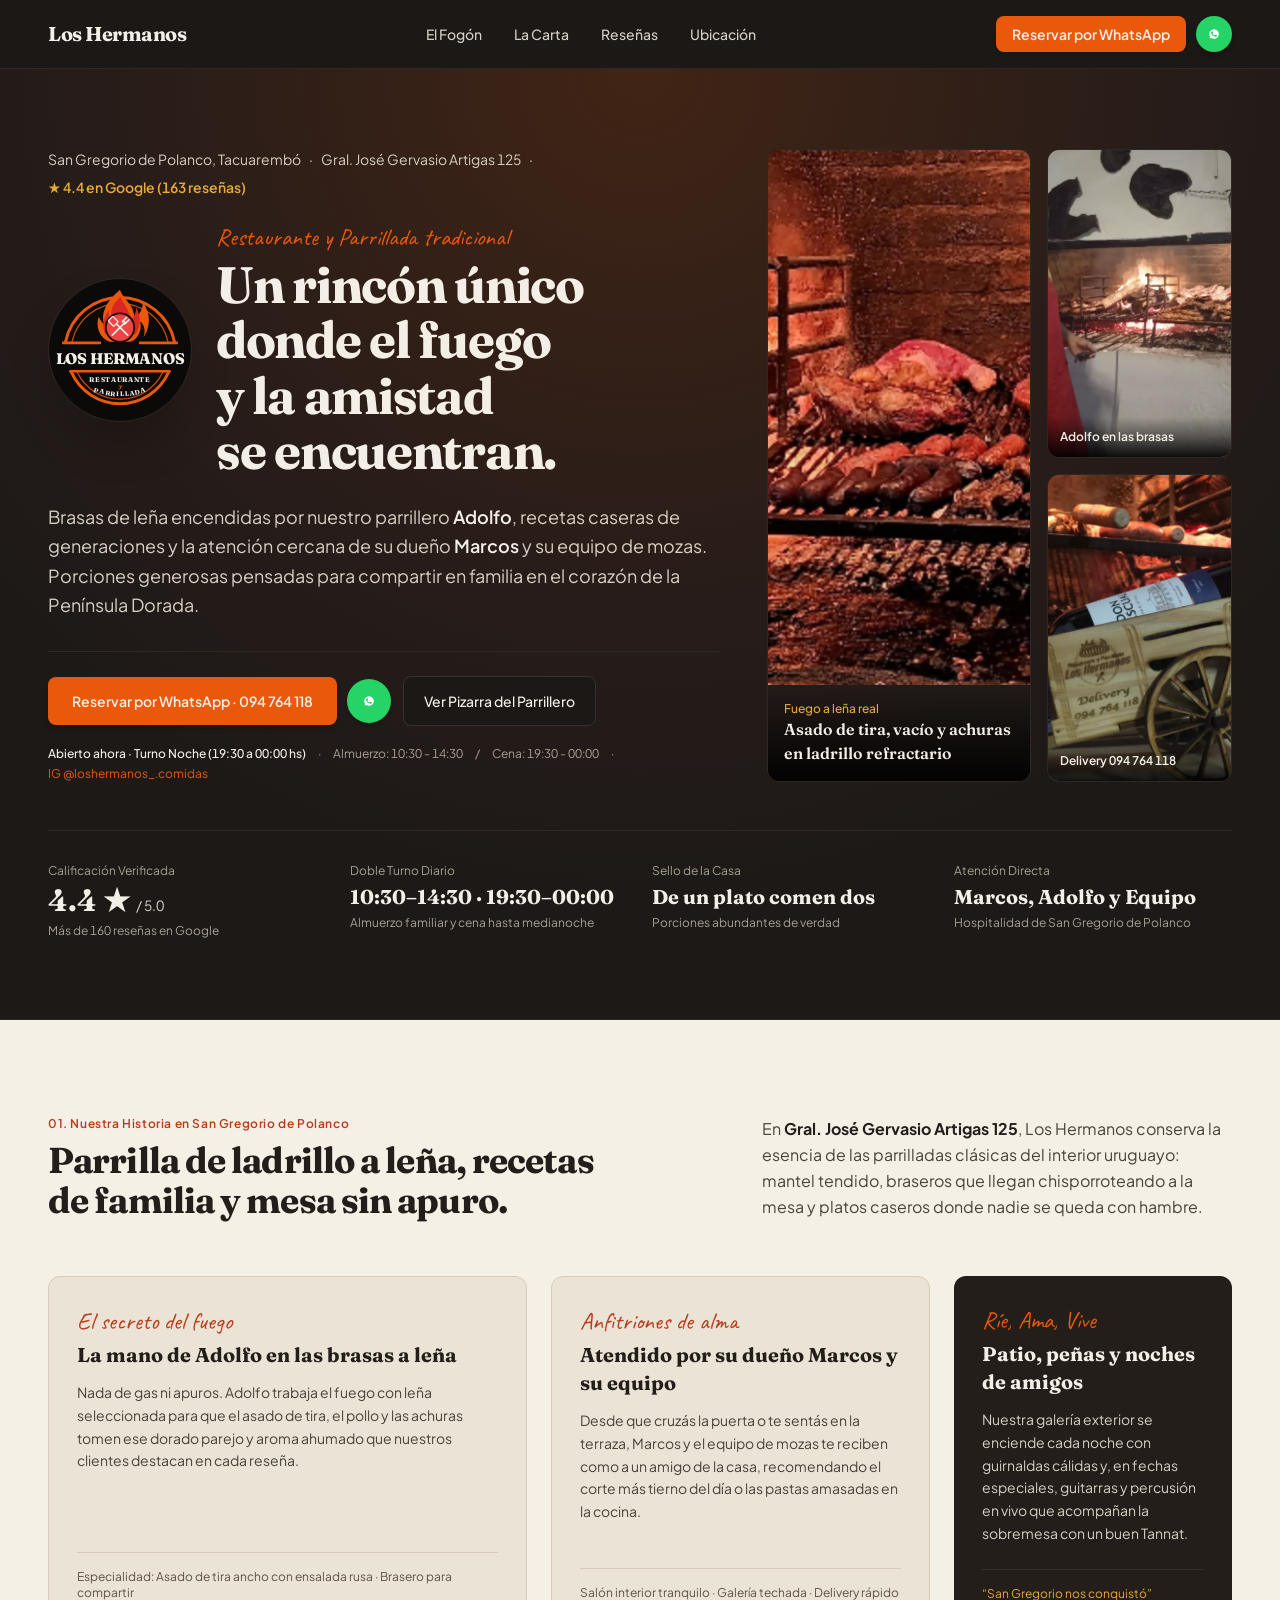
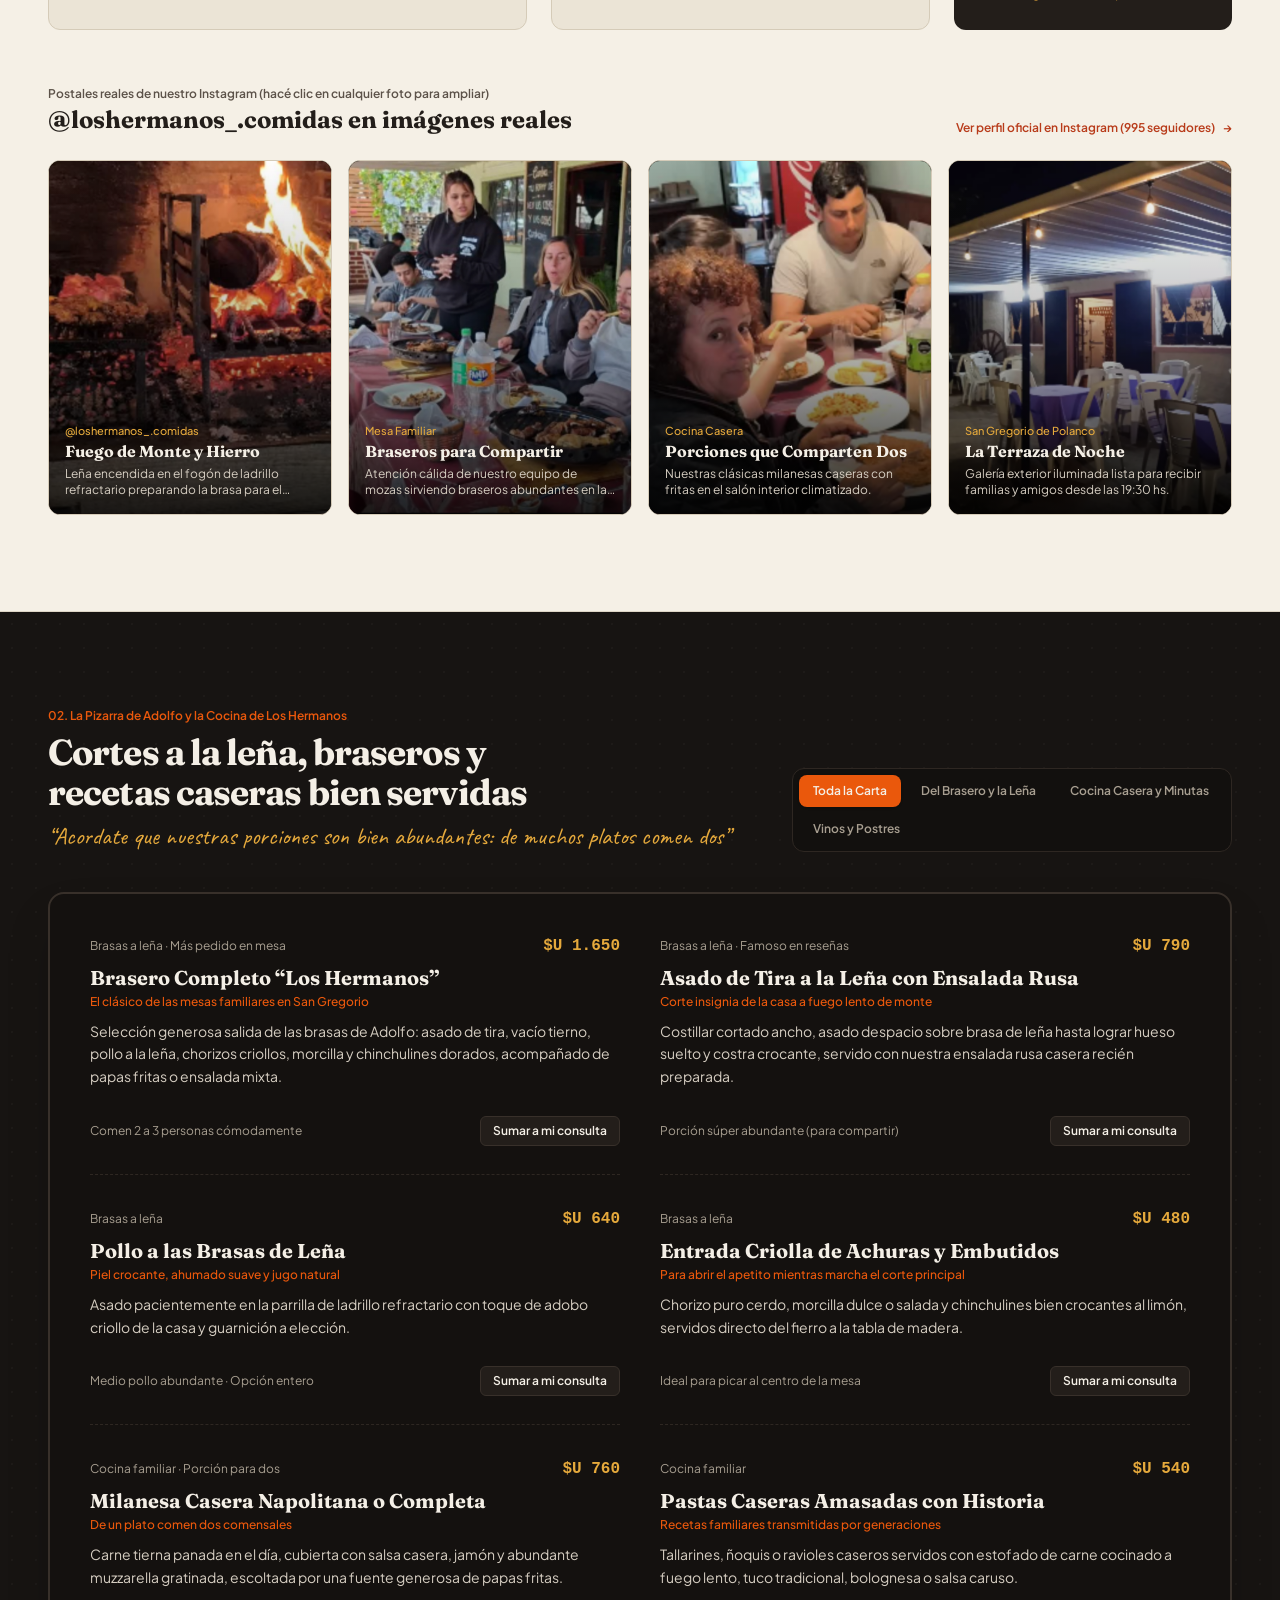
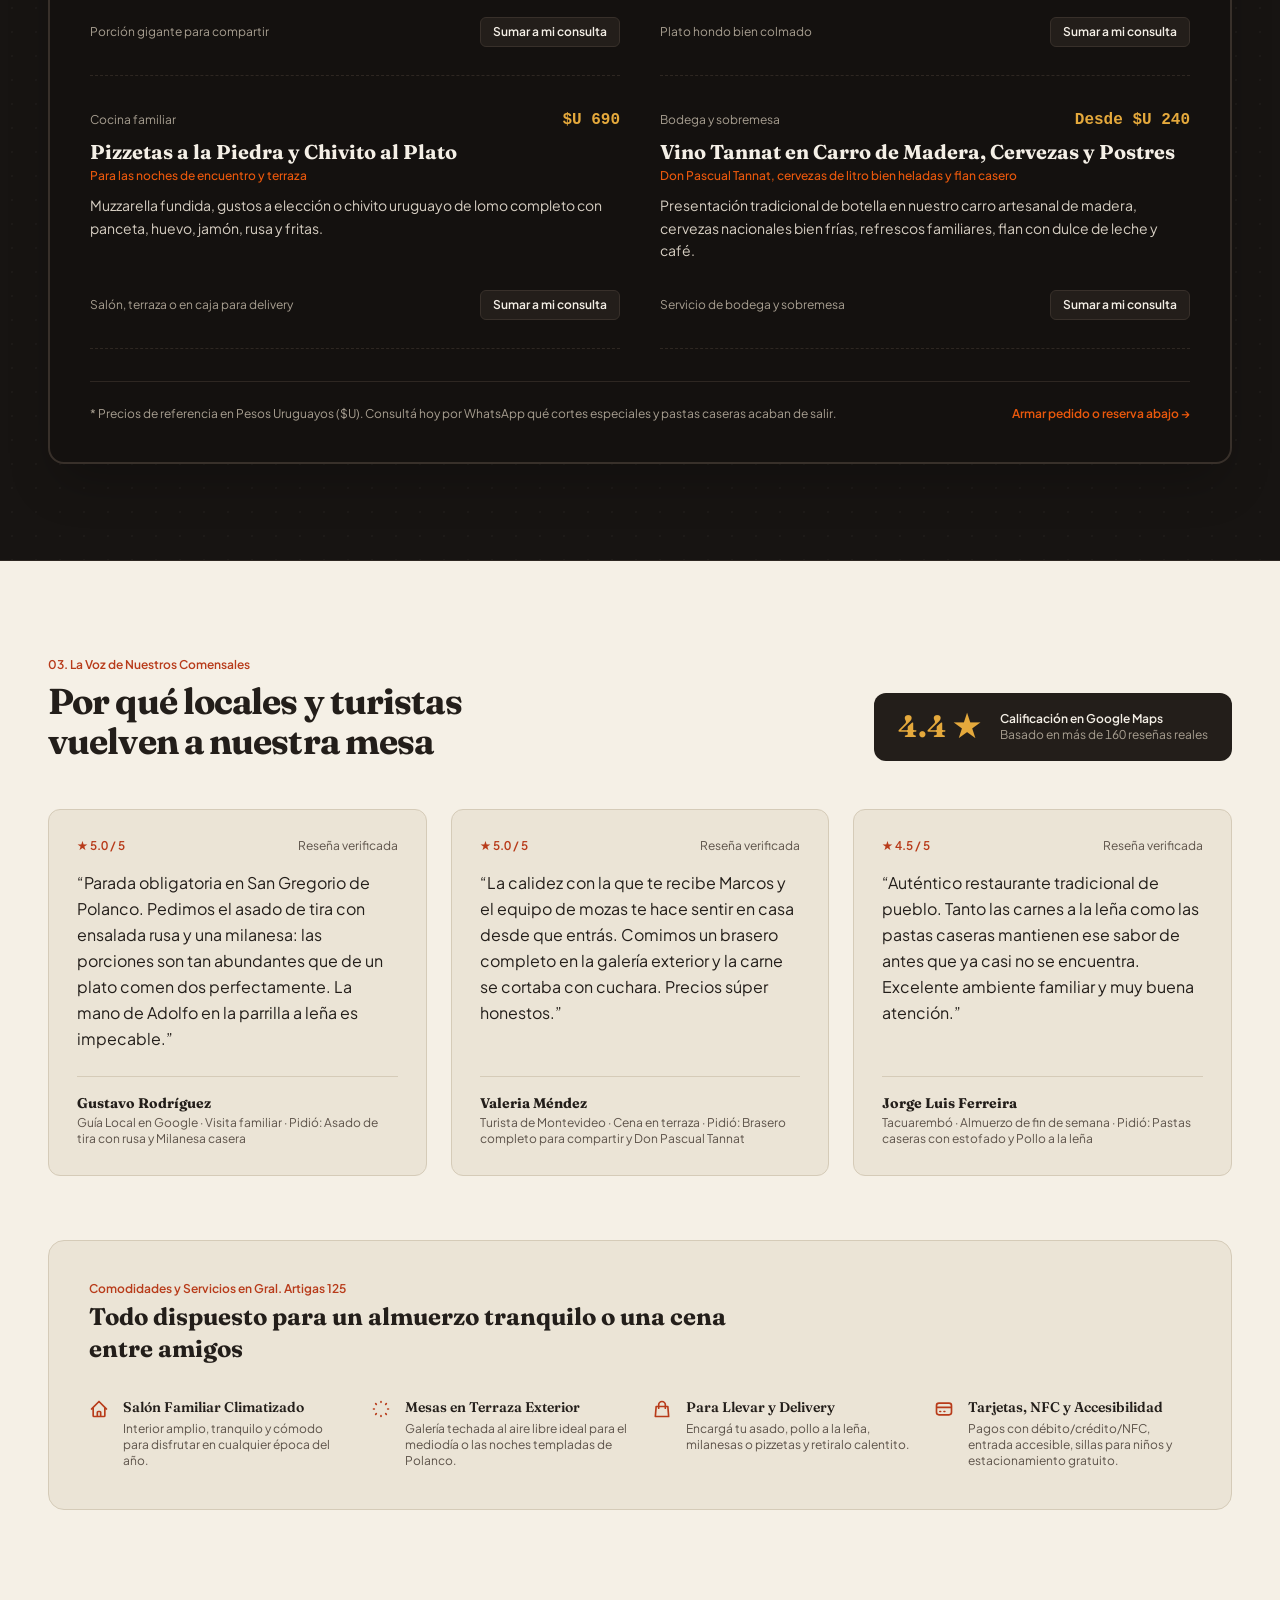
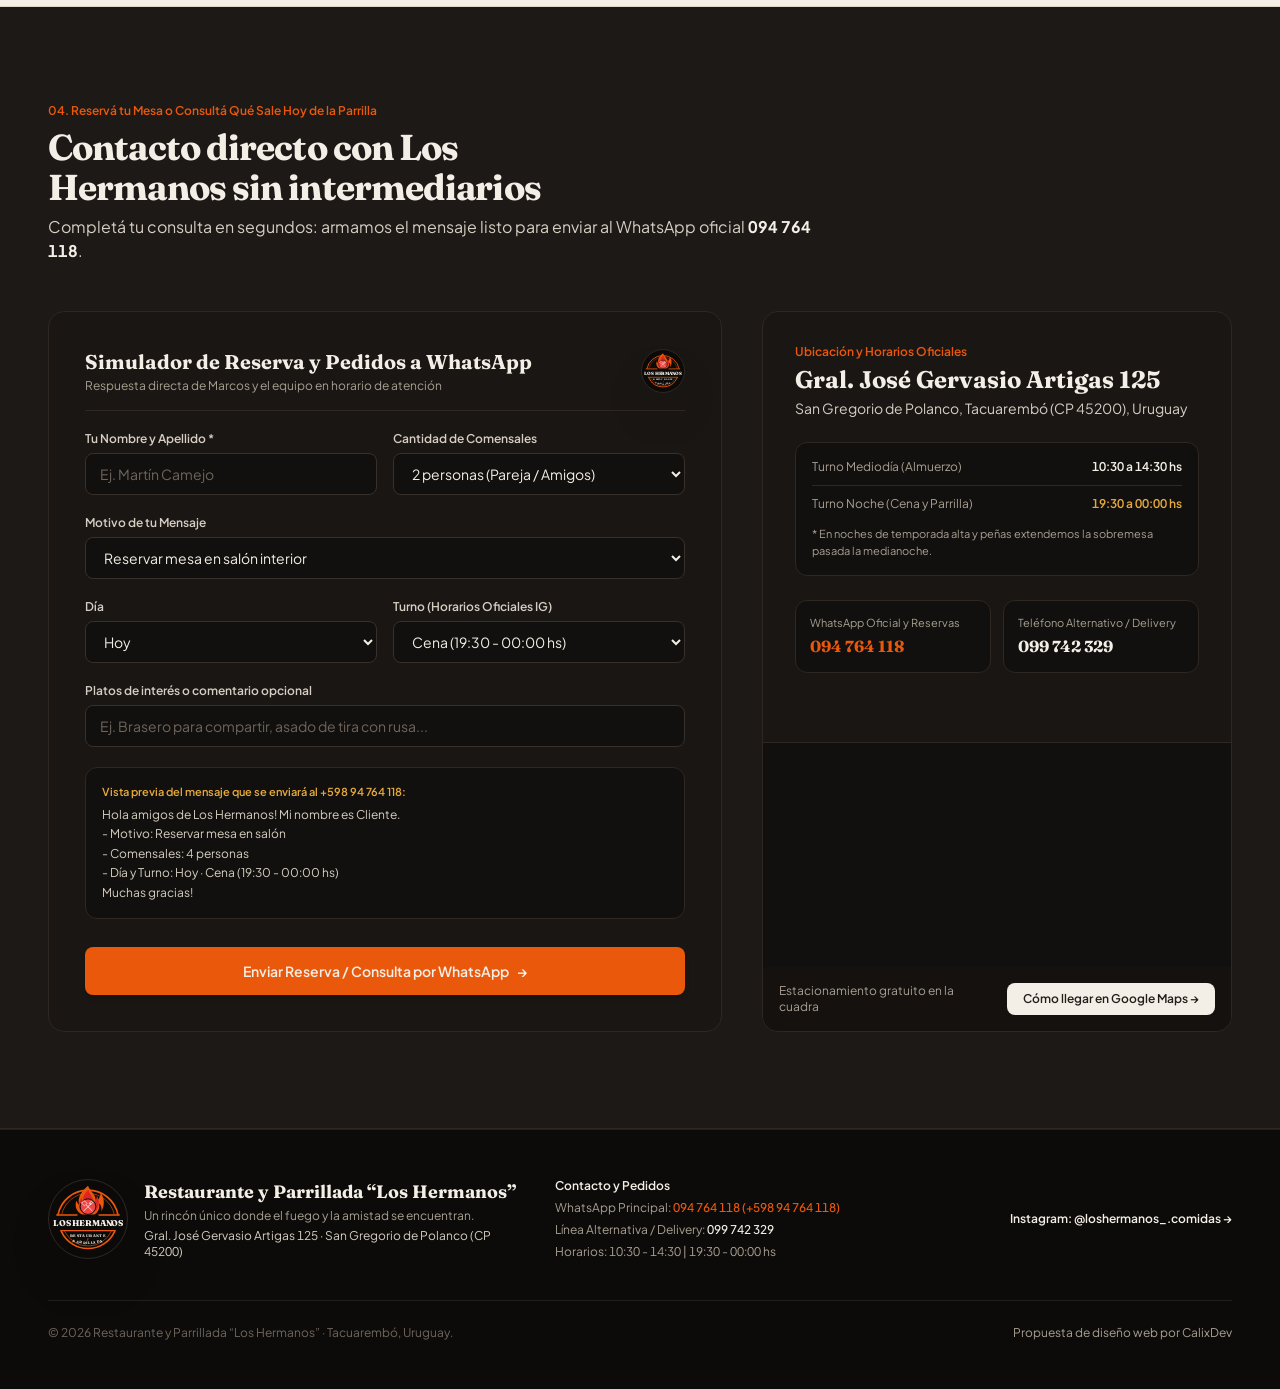
==== commit 4bf74fb8: "refactor: rebrand application to Los Hermanos Update project metadata, typography, and color scheme " ====
--- a/docs/index.html
+++ b/docs/index.html
@@ -1,50 +1,106 @@
 <!doctype html>
-<html lang="es" class="scroll-smooth dark">
+<html lang="es" class="scroll-smooth">
   <head>
     <meta charset="UTF-8" />
     <meta name="viewport" content="width=device-width, initial-scale=1.0" />
-    <title>Pizzería La Tremenda — La Noche Pide Tremenda | San Gregorio de Polanco</title>
+    <title>Los Hermanos — Restaurante y Parrillada en San Gregorio de Polanco</title>
     <meta
       name="description"
-      content="Pizzas caseras cargadas de muzzarella, calzones, fainá crocante, fritas abundantes y patio con música en vivo en 18 de Julio esq. José Cardozo, San Gregorio de Polanco. Delivery al 092 277 890."
+      content="Un rincón único donde el fuego y la amistad se encuentran. Parrilla a leña, asado de tira, brasero para compartir, pastas y milanesas abundantes en Gral. Artigas 125, San Gregorio de Polanco."
     />
-    <meta property="og:title" content="Pizzería La Tremenda — La Noche Pide Tremenda" />
+    <meta property="og:title" content="Los Hermanos — Restaurante y Parrillada en San Gregorio de Polanco" />
     <meta
       property="og:description"
-      content="Abrimos a las 20:00 hs en 18 de Julio esq. José Cardozo, San Gregorio de Polanco. Pedí por WhatsApp al 092 277 890."
+      content="Fuego a leña por Adolfo, atención familiar de Marcos y su equipo, y porciones bien abundantes en el corazón de San Gregorio de Polanco, Tacuarembó."
     />
     <meta property="og:type" content="website" />
-    <meta property="og:site_name" content="Pizzería La Tremenda" />
+    <meta property="og:site_name" content="Restaurante y Parrillada Los Hermanos" />
     <meta name="twitter:card" content="summary_large_image" />
+    <meta name="twitter:title" content="Los Hermanos — Restaurante y Parrillada en San Gregorio de Polanco" />
+    <meta
+      name="twitter:description"
+      content="Parrilla a leña, braseros abundantes, pastas caseras y milanesas para compartir en Gral. José Gervasio Artigas 125, San Gregorio de Polanco."
+    />
     <link rel="preconnect" href="https://fonts.googleapis.com" />
     <link rel="preconnect" href="https://fonts.gstatic.com" crossorigin />
     <link
-      href="https://fonts.googleapis.com/css2?family=DM+Sans:ital,opsz,wght@0,9..40,400;0,9..40,500;0,9..40,600;0,9..40,700;1,9..40,400&family=Oswald:wght@600;700&display=swap"
+      href="https://fonts.googleapis.com/css2?family=Caveat:wght@600;700&family=Fraunces:ital,opsz,wght@0,9..144,600;0,9..144,700;0,9..144,800;1,9..144,600&family=Plus+Jakarta+Sans:wght@400;500;600;700&display=swap"
       rel="stylesheet"
     />
     <script type="application/ld+json">
       {
         "@context": "https://schema.org",
         "@type": "Restaurant",
-        "name": "Pizzería La Tremenda",
-        "description": "Pizzería nocturna, fainá, calzones, papas fritas y patio con música en vivo en San Gregorio de Polanco, Tacuarembó, Uruguay.",
-        "telephone": "+59892277890",
-        "servesCuisine": ["Pizza", "Calzones", "Fainá", "Minutas", "Street Food"],
+        "name": "Restaurante y parrillada Los Hermanos",
+        "description": "Un rincón único donde el fuego y la amistad se encuentran. Parrilla tradicional a leña, asado de tira con rusa, braseros para compartir, pastas caseras y milanesas abundantes en San Gregorio de Polanco.",
+        "url": "https://www.instagram.com/loshermanos_.comidas/",
+        "telephone": "+59894764118",
+        "priceRange": "$$",
+        "servesCuisine": [
+          "Parrilla Uruguaya",
+          "Carnes a la leña",
+          "Pastas caseras",
+          "Minutas",
+          "Pizzas"
+        ],
         "address": {
           "@type": "PostalAddress",
-          "streetAddress": "18 de Julio esquina José Cardozo",
+          "streetAddress": "Gral. José Gervasio Artigas 125",
           "addressLocality": "San Gregorio de Polanco",
           "addressRegion": "Tacuarembó",
           "postalCode": "45200",
           "addressCountry": "UY"
         },
-        "openingHours": "Mo-Sa 20:00-00:00"
+        "geo": {
+          "@type": "GeoCoordinates",
+          "latitude": -32.6147,
+          "longitude": -55.8371
+        },
+        "openingHoursSpecification": [
+          {
+            "@type": "OpeningHoursSpecification",
+            "dayOfWeek": [
+              "Monday",
+              "Tuesday",
+              "Wednesday",
+              "Thursday",
+              "Friday",
+              "Saturday",
+              "Sunday"
+            ],
+            "opens": "10:30",
+            "closes": "14:30"
+          },
+          {
+            "@type": "OpeningHoursSpecification",
+            "dayOfWeek": [
+              "Monday",
+              "Tuesday",
+              "Wednesday",
+              "Thursday",
+              "Friday",
+              "Saturday",
+              "Sunday"
+            ],
+            "opens": "19:30",
+            "closes": "00:00"
+          }
+        ],
+        "aggregateRating": {
+          "@type": "AggregateRating",
+          "ratingValue": "4.4",
+          "reviewCount": "163",
+          "bestRating": "5"
+        },
+        "sameAs": [
+          "https://www.instagram.com/loshermanos_.comidas/"
+        ]
       }
     </script>
-    <script type="module" crossorigin src="./assets/index-D528MCs6.js"></script>
-    <link rel="stylesheet" crossorigin href="./assets/index-SB0BEWEg.css">
+    <script type="module" crossorigin src="./assets/index-DXc_fBTa.js"></script>
+    <link rel="stylesheet" crossorigin href="./assets/index-DYFt46k3.css">
   </head>
-  <body class="bg-[#0D0D12] text-[#FFFFFF] antialiased selection:bg-[#FF2A2A] selection:text-white">
+  <body class="bg-[#1C1917] text-[#F5F0E6] antialiased selection:bg-[#EA580C] selection:text-[#F5F0E6]">
     <div id="root"></div>
   </body>
 </html>
--- a/docs/assets/index-DYFt46k3.css
+++ b/docs/assets/index-DYFt46k3.css
@@ -0,0 +1,2 @@
+/*! tailwindcss v4.3.5 | MIT License | https://tailwindcss.com */
+@layer properties{@supports (((-webkit-hyphens:none)) and (not (margin-trim:block))) or ((-moz-orient:inline) and (not (color:rgb(from red r g b)))){*,:before,:after,::backdrop{--tw-scale-x:1;--tw-scale-y:1;--tw-scale-z:1;--tw-rotate-x:initial;--tw-rotate-y:initial;--tw-rotate-z:initial;--tw-skew-x:initial;--tw-skew-y:initial;--tw-space-y-reverse:0;--tw-divide-x-reverse:0;--tw-border-style:solid;--tw-gradient-position:initial;--tw-gradient-from:#0000;--tw-gradient-via:#0000;--tw-gradient-to:#0000;--tw-gradient-stops:initial;--tw-gradient-via-stops:initial;--tw-gradient-from-position:0%;--tw-gradient-via-position:50%;--tw-gradient-to-position:100%;--tw-leading:initial;--tw-font-weight:initial;--tw-tracking:initial;--tw-ordinal:initial;--tw-slashed-zero:initial;--tw-numeric-figure:initial;--tw-numeric-spacing:initial;--tw-numeric-fraction:initial;--tw-shadow:0 0 #0000;--tw-shadow-color:initial;--tw-shadow-alpha:100%;--tw-inset-shadow:0 0 #0000;--tw-inset-shadow-color:initial;--tw-inset-shadow-alpha:100%;--tw-ring-color:initial;--tw-ring-shadow:0 0 #0000;--tw-inset-ring-color:initial;--tw-inset-ring-shadow:0 0 #0000;--tw-ring-inset:initial;--tw-ring-offset-width:0px;--tw-ring-offset-color:#fff;--tw-ring-offset-shadow:0 0 #0000;--tw-backdrop-blur:initial;--tw-backdrop-brightness:initial;--tw-backdrop-contrast:initial;--tw-backdrop-grayscale:initial;--tw-backdrop-hue-rotate:initial;--tw-backdrop-invert:initial;--tw-backdrop-opacity:initial;--tw-backdrop-saturate:initial;--tw-backdrop-sepia:initial;--tw-duration:initial}}}@layer theme{:root,:host{--font-sans:-apple-system, BlinkMacSystemFont, "Segoe UI", Roboto, "Helvetica Neue", "Noto Sans", Arial, sans-serif, "Apple Color Emoji", "Segoe UI Emoji", "Segoe UI Symbol", "Noto Color Emoji";--font-mono:ui-monospace, SFMono-Regular, Menlo, Monaco, Consolas, "Liberation Mono", "Courier New", monospace;--color-black:#000;--color-white:#fff;--spacing:.25rem;--container-lg:32rem;--container-2xl:42rem;--container-3xl:48rem;--container-7xl:80rem;--text-xs:.75rem;--text-xs--line-height:calc(1 / .75);--text-sm:.875rem;--text-sm--line-height:calc(1.25 / .875);--text-base:1rem;--text-base--line-height:calc(1.5 / 1);--text-lg:1.125rem;--text-lg--line-height:calc(1.75 / 1.125);--text-xl:1.25rem;--text-xl--line-height:calc(1.75 / 1.25);--text-2xl:1.5rem;--text-2xl--line-height:calc(2 / 1.5);--text-3xl:1.875rem;--text-3xl--line-height:calc(2.25 / 1.875);--text-4xl:2.25rem;--text-4xl--line-height:calc(2.5 / 2.25);--font-weight-normal:400;--font-weight-medium:500;--font-weight-semibold:600;--font-weight-bold:700;--tracking-tight:-.025em;--tracking-wider:.05em;--leading-snug:1.375;--leading-relaxed:1.625;--radius-md:.375rem;--radius-lg:.5rem;--radius-xl:.75rem;--radius-2xl:1rem;--blur-sm:8px;--blur-md:12px;--default-transition-duration:.15s;--default-transition-timing-function:cubic-bezier(.4, 0, .2, 1);--default-font-family:var(--font-sans);--default-mono-font-family:var(--font-mono)}}@layer base{*,:after,:before,::backdrop{box-sizing:border-box;border:0 solid;margin:0;padding:0}::file-selector-button{box-sizing:border-box;border:0 solid;margin:0;padding:0}html,:host{-webkit-text-size-adjust:100%;tab-size:4;line-height:1.5;font-family:var(--default-font-family,-apple-system, BlinkMacSystemFont, "Segoe UI", Roboto, "Helvetica Neue", "Noto Sans", Arial, sans-serif, "Apple Color Emoji", "Segoe UI Emoji", "Segoe UI Symbol", "Noto Color Emoji");font-feature-settings:var(--default-font-feature-settings,normal);font-variation-settings:var(--default-font-variation-settings,normal);-webkit-tap-highlight-color:transparent}hr{height:0;color:inherit;border-top-width:1px}abbr:where([title]){-webkit-text-decoration:underline dotted;text-decoration:underline dotted}h1,h2,h3,h4,h5,h6{font-size:inherit;font-weight:inherit}a{color:inherit;-webkit-text-decoration:inherit;-webkit-text-decoration:inherit;-webkit-text-decoration:inherit;-webkit-text-decoration:inherit;text-decoration:inherit}b,strong{font-weight:bolder}code,kbd,samp,pre{font-family:var(--default-mono-font-family,ui-monospace, SFMono-Regular, Menlo, Monaco, Consolas, "Liberation Mono", "Courier New", monospace);font-feature-settings:var(--default-mono-font-feature-settings,normal);font-variation-settings:var(--default-mono-font-variation-settings,normal);font-size:1em}small{font-size:80%}sub,sup{vertical-align:baseline;font-size:75%;line-height:0;position:relative}sub{bottom:-.25em}sup{top:-.5em}table{text-indent:0;border-color:inherit;border-collapse:collapse}:-moz-focusring:where(:not(iframe)){outline:auto}progress{vertical-align:baseline}summary{display:list-item}ol,ul,menu{list-style:none}img,svg,video,canvas,audio,iframe,embed,object{vertical-align:middle;display:block}img,video{max-width:100%;height:auto}button,input,select,optgroup,textarea{font:inherit;font-feature-settings:inherit;font-variation-settings:inherit;letter-spacing:inherit;color:inherit;opacity:1;background-color:#0000;border-radius:0}::file-selector-button{font:inherit;font-feature-settings:inherit;font-variation-settings:inherit;letter-spacing:inherit;color:inherit;opacity:1;background-color:#0000;border-radius:0}:where(select:is([multiple],[size])) optgroup{font-weight:bolder}:where(select:is([multiple],[size])) optgroup option{padding-inline-start:20px}::file-selector-button{margin-inline-end:4px}::placeholder{opacity:1}@supports (not ((-webkit-appearance:-apple-pay-button))) or (contain-intrinsic-size:1px){::placeholder{color:currentColor}@supports (color:color-mix(in lab, red, red)){::placeholder{color:color-mix(in oklab, currentcolor 50%, transparent)}}}textarea{resize:vertical}::-webkit-search-decoration{-webkit-appearance:none}::-webkit-date-and-time-value{min-height:1lh;text-align:inherit}::-webkit-datetime-edit{display:inline-flex}::-webkit-datetime-edit-fields-wrapper{padding:0}::-webkit-datetime-edit{padding-block:0}::-webkit-datetime-edit-year-field{padding-block:0}::-webkit-datetime-edit-month-field{padding-block:0}::-webkit-datetime-edit-day-field{padding-block:0}::-webkit-datetime-edit-hour-field{padding-block:0}::-webkit-datetime-edit-minute-field{padding-block:0}::-webkit-datetime-edit-second-field{padding-block:0}::-webkit-datetime-edit-millisecond-field{padding-block:0}::-webkit-datetime-edit-meridiem-field{padding-block:0}::-webkit-calendar-picker-indicator{line-height:1}:-moz-ui-invalid{box-shadow:none}button,input:where([type=button],[type=reset],[type=submit]){appearance:button}::file-selector-button{appearance:button}::-webkit-inner-spin-button{height:auto}::-webkit-outer-spin-button{height:auto}[hidden]:where(:not([hidden=until-found])){display:none!important}:root{--font-display:"Fraunces", Georgia, serif;--font-sans:"Plus Jakarta Sans", -apple-system, BlinkMacSystemFont, sans-serif;--font-hand:"Caveat", cursive}body{font-family:var(--font-sans);color:#f5f0e6;background-color:#1c1917;overflow-x:hidden}h1,h2,h3,h4,.font-display{font-family:var(--font-display)}.font-hand{font-family:var(--font-hand)}}@layer components;@layer utilities{.absolute{position:absolute}.fixed{position:fixed}.relative{position:relative}.sticky{position:sticky}.inset-0{inset:0}.inset-x-0{inset-inline:0}.top-0{top:0}.bottom-0{bottom:0}.z-10{z-index:10}.z-40{z-index:40}.z-50{z-index:50}.col-span-5{grid-column:span 5/span 5}.col-span-7{grid-column:span 7/span 7}.mx-auto{margin-inline:auto}.mt-0\.5{margin-top:calc(var(--spacing) * .5)}.mt-1{margin-top:var(--spacing)}.mt-2{margin-top:calc(var(--spacing) * 2)}.mt-2\.5{margin-top:calc(var(--spacing) * 2.5)}.mt-4{margin-top:calc(var(--spacing) * 4)}.mt-6{margin-top:calc(var(--spacing) * 6)}.mt-8{margin-top:calc(var(--spacing) * 8)}.mt-12{margin-top:calc(var(--spacing) * 12)}.mb-1{margin-bottom:var(--spacing)}.mb-1\.5{margin-bottom:calc(var(--spacing) * 1.5)}.mb-2{margin-bottom:calc(var(--spacing) * 2)}.mb-3{margin-bottom:calc(var(--spacing) * 3)}.mb-4{margin-bottom:calc(var(--spacing) * 4)}.mb-5{margin-bottom:calc(var(--spacing) * 5)}.mb-6{margin-bottom:calc(var(--spacing) * 6)}.mb-8{margin-bottom:calc(var(--spacing) * 8)}.mb-10{margin-bottom:calc(var(--spacing) * 10)}.mb-12{margin-bottom:calc(var(--spacing) * 12)}.mb-14{margin-bottom:calc(var(--spacing) * 14)}.mb-16{margin-bottom:calc(var(--spacing) * 16)}.line-clamp-2{-webkit-line-clamp:2;-webkit-box-orient:vertical;display:-webkit-box;overflow:hidden}.block{display:block}.flex{display:flex}.grid{display:grid}.hidden{display:none}.inline-flex{display:inline-flex}.aspect-\[4\/5\]{aspect-ratio:4/5}.aspect-square{aspect-ratio:1}.h-4\/5{height:80%}.h-5{height:calc(var(--spacing) * 5)}.h-9{height:calc(var(--spacing) * 9)}.h-11{height:calc(var(--spacing) * 11)}.h-14{height:calc(var(--spacing) * 14)}.h-20{height:calc(var(--spacing) * 20)}.h-36{height:calc(var(--spacing) * 36)}.h-44{height:calc(var(--spacing) * 44)}.h-56{height:calc(var(--spacing) * 56)}.h-full{height:100%}.min-h-\[160px\]{min-height:160px}.min-h-\[320px\]{min-height:320px}.min-h-screen{min-height:100vh}.w-4\/5{width:80%}.w-5{width:calc(var(--spacing) * 5)}.w-9{width:calc(var(--spacing) * 9)}.w-11{width:calc(var(--spacing) * 11)}.w-20{width:calc(var(--spacing) * 20)}.w-36{width:calc(var(--spacing) * 36)}.w-44{width:calc(var(--spacing) * 44)}.w-full{width:100%}.max-w-2xl{max-width:var(--container-2xl)}.max-w-3xl{max-width:var(--container-3xl)}.max-w-7xl{max-width:var(--container-7xl)}.max-w-lg{max-width:var(--container-lg)}.flex-1{flex:1}.shrink-0{flex-shrink:0}.scale-110{--tw-scale-x:110%;--tw-scale-y:110%;--tw-scale-z:110%;scale:var(--tw-scale-x) var(--tw-scale-y)}.scale-125{--tw-scale-x:125%;--tw-scale-y:125%;--tw-scale-z:125%;scale:var(--tw-scale-x) var(--tw-scale-y)}.transform{transform:var(--tw-rotate-x, ) var(--tw-rotate-y, ) var(--tw-rotate-z, ) var(--tw-skew-x, ) var(--tw-skew-y, )}.cursor-pointer{cursor:pointer}.grid-cols-1{grid-template-columns:repeat(1,minmax(0,1fr))}.grid-cols-2{grid-template-columns:repeat(2,minmax(0,1fr))}.grid-cols-3{grid-template-columns:repeat(3,minmax(0,1fr))}.grid-cols-12{grid-template-columns:repeat(12,minmax(0,1fr))}.flex-col{flex-direction:column}.flex-wrap{flex-wrap:wrap}.items-center{align-items:center}.items-end{align-items:flex-end}.items-start{align-items:flex-start}.items-stretch{align-items:stretch}.justify-between{justify-content:space-between}.justify-center{justify-content:center}.justify-end{justify-content:flex-end}.gap-1\.5{gap:calc(var(--spacing) * 1.5)}.gap-2{gap:calc(var(--spacing) * 2)}.gap-2\.5{gap:calc(var(--spacing) * 2.5)}.gap-3{gap:calc(var(--spacing) * 3)}.gap-3\.5{gap:calc(var(--spacing) * 3.5)}.gap-4{gap:calc(var(--spacing) * 4)}.gap-5{gap:calc(var(--spacing) * 5)}.gap-6{gap:calc(var(--spacing) * 6)}.gap-8{gap:calc(var(--spacing) * 8)}.gap-10{gap:calc(var(--spacing) * 10)}:where(.space-y-1\.5>:not(:last-child)){--tw-space-y-reverse:0;margin-block-start:calc(calc(var(--spacing) * 1.5) * var(--tw-space-y-reverse));margin-block-end:calc(calc(var(--spacing) * 1.5) * calc(1 - var(--tw-space-y-reverse)))}:where(.space-y-2\.5>:not(:last-child)){--tw-space-y-reverse:0;margin-block-start:calc(calc(var(--spacing) * 2.5) * var(--tw-space-y-reverse));margin-block-end:calc(calc(var(--spacing) * 2.5) * calc(1 - var(--tw-space-y-reverse)))}:where(.space-y-5>:not(:last-child)){--tw-space-y-reverse:0;margin-block-start:calc(calc(var(--spacing) * 5) * var(--tw-space-y-reverse));margin-block-end:calc(calc(var(--spacing) * 5) * calc(1 - var(--tw-space-y-reverse)))}:where(.space-y-6>:not(:last-child)){--tw-space-y-reverse:0;margin-block-start:calc(calc(var(--spacing) * 6) * var(--tw-space-y-reverse));margin-block-end:calc(calc(var(--spacing) * 6) * calc(1 - var(--tw-space-y-reverse)))}.gap-x-3{column-gap:calc(var(--spacing) * 3)}.gap-x-10{column-gap:calc(var(--spacing) * 10)}.gap-y-1{row-gap:var(--spacing)}.gap-y-8{row-gap:calc(var(--spacing) * 8)}:where(.divide-x>:not(:last-child)){--tw-divide-x-reverse:0;border-inline-style:var(--tw-border-style);border-inline-start-width:calc(1px * var(--tw-divide-x-reverse));border-inline-end-width:calc(1px * calc(1 - var(--tw-divide-x-reverse)))}:where(.divide-\[\#2E2722\]>:not(:last-child)){border-color:#2e2722}.self-start{align-self:flex-start}.overflow-hidden{overflow:hidden}.scroll-smooth{scroll-behavior:smooth}.rounded-2xl{border-radius:var(--radius-2xl)}.rounded-full{border-radius:2147483647px}.rounded-lg{border-radius:var(--radius-lg)}.rounded-md{border-radius:var(--radius-md)}.rounded-xl{border-radius:var(--radius-xl)}.border{border-style:var(--tw-border-style);border-width:1px}.border-0{border-style:var(--tw-border-style);border-width:0}.border-2{border-style:var(--tw-border-style);border-width:2px}.border-t{border-top-style:var(--tw-border-style);border-top-width:1px}.border-b{border-bottom-style:var(--tw-border-style);border-bottom-width:1px}.border-dashed{--tw-border-style:dashed;border-style:dashed}.border-\[\#2E2722\]{border-color:#2e2722}.border-\[\#231E1A\]{border-color:#231e1a}.border-\[\#38302A\]{border-color:#38302a}.border-\[\#D5CBB8\]{border-color:#d5cbb8}.border-\[\#D9381E\]{border-color:#d9381e}.border-\[\#DED6C6\]{border-color:#ded6c6}.bg-\[\#0D0B0A\]{background-color:#0d0b0a}.bg-\[\#1A1614\]{background-color:#1a1614}.bg-\[\#1C1815\]{background-color:#1c1815}.bg-\[\#1C1917\]{background-color:#1c1917}.bg-\[\#1C1917\]\/95{background-color:oklab(21.6115% .00342155 .00508092/.95)}.bg-\[\#2E2722\]{background-color:#2e2722}.bg-\[\#25D366\]{background-color:#25d366}.bg-\[\#231E1A\]{background-color:#231e1a}.bg-\[\#12100E\]{background-color:#12100e}.bg-\[\#12100E\]\/95{background-color:oklab(17.4658% .00200948 .0048451/.95)}.bg-\[\#14110F\]{background-color:#14110f}.bg-\[\#14141D\]{background-color:#14141d}.bg-\[\#D9381E\]\/20{background-color:oklab(58.4552% .170983 .106317/.2)}.bg-\[\#EA580C\]{background-color:#ea580c}.bg-\[\#EBE4D6\]{background-color:#ebe4d6}.bg-\[\#F4EFE6\]{background-color:#f4efe6}.bg-\[\#F5F0E6\]{background-color:#f5f0e6}.bg-black\/85{background-color:#000000d9}@supports (color:color-mix(in lab, red, red)){.bg-black\/85{background-color:color-mix(in oklab, var(--color-black) 85%, transparent)}}.bg-gradient-to-br{--tw-gradient-position:to bottom right in oklab;background-image:linear-gradient(var(--tw-gradient-stops))}.bg-gradient-to-t{--tw-gradient-position:to top in oklab;background-image:linear-gradient(var(--tw-gradient-stops))}.from-\[\#231B18\]{--tw-gradient-from:#231b18;--tw-gradient-stops:var(--tw-gradient-via-stops,var(--tw-gradient-position), var(--tw-gradient-from) var(--tw-gradient-from-position), var(--tw-gradient-to) var(--tw-gradient-to-position))}.from-\[\#231E1A\]{--tw-gradient-from:#231e1a;--tw-gradient-stops:var(--tw-gradient-via-stops,var(--tw-gradient-position), var(--tw-gradient-from) var(--tw-gradient-from-position), var(--tw-gradient-to) var(--tw-gradient-to-position))}.from-black\/85{--tw-gradient-from:#000000d9}@supports (color:color-mix(in lab, red, red)){.from-black\/85{--tw-gradient-from:color-mix(in oklab, var(--color-black) 85%, transparent)}}.from-black\/85{--tw-gradient-stops:var(--tw-gradient-via-stops,var(--tw-gradient-position), var(--tw-gradient-from) var(--tw-gradient-from-position), var(--tw-gradient-to) var(--tw-gradient-to-position))}.from-black\/90{--tw-gradient-from:#000000e6}@supports (color:color-mix(in lab, red, red)){.from-black\/90{--tw-gradient-from:color-mix(in oklab, var(--color-black) 90%, transparent)}}.from-black\/90{--tw-gradient-stops:var(--tw-gradient-via-stops,var(--tw-gradient-position), var(--tw-gradient-from) var(--tw-gradient-from-position), var(--tw-gradient-to) var(--tw-gradient-to-position))}.via-\[\#1A1A24\]{--tw-gradient-via:#1a1a24;--tw-gradient-via-stops:var(--tw-gradient-position), var(--tw-gradient-from) var(--tw-gradient-from-position), var(--tw-gradient-via) var(--tw-gradient-via-position), var(--tw-gradient-to) var(--tw-gradient-to-position);--tw-gradient-stops:var(--tw-gradient-via-stops)}.via-black\/25{--tw-gradient-via:#00000040}@supports (color:color-mix(in lab, red, red)){.via-black\/25{--tw-gradient-via:color-mix(in oklab, var(--color-black) 25%, transparent)}}.via-black\/25{--tw-gradient-via-stops:var(--tw-gradient-position), var(--tw-gradient-from) var(--tw-gradient-from-position), var(--tw-gradient-via) var(--tw-gradient-via-position), var(--tw-gradient-to) var(--tw-gradient-to-position);--tw-gradient-stops:var(--tw-gradient-via-stops)}.via-black\/40{--tw-gradient-via:#0006}@supports (color:color-mix(in lab, red, red)){.via-black\/40{--tw-gradient-via:color-mix(in oklab, var(--color-black) 40%, transparent)}}.via-black\/40{--tw-gradient-via-stops:var(--tw-gradient-position), var(--tw-gradient-from) var(--tw-gradient-from-position), var(--tw-gradient-via) var(--tw-gradient-via-position), var(--tw-gradient-to) var(--tw-gradient-to-position);--tw-gradient-stops:var(--tw-gradient-via-stops)}.via-black\/45{--tw-gradient-via:#00000073}@supports (color:color-mix(in lab, red, red)){.via-black\/45{--tw-gradient-via:color-mix(in oklab, var(--color-black) 45%, transparent)}}.via-black\/45{--tw-gradient-via-stops:var(--tw-gradient-position), var(--tw-gradient-from) var(--tw-gradient-from-position), var(--tw-gradient-via) var(--tw-gradient-via-position), var(--tw-gradient-to) var(--tw-gradient-to-position);--tw-gradient-stops:var(--tw-gradient-via-stops)}.to-\[\#0D0D12\]{--tw-gradient-to:#0d0d12;--tw-gradient-stops:var(--tw-gradient-via-stops,var(--tw-gradient-position), var(--tw-gradient-from) var(--tw-gradient-from-position), var(--tw-gradient-to) var(--tw-gradient-to-position))}.to-\[\#12100E\]{--tw-gradient-to:#12100e;--tw-gradient-stops:var(--tw-gradient-via-stops,var(--tw-gradient-position), var(--tw-gradient-from) var(--tw-gradient-from-position), var(--tw-gradient-to) var(--tw-gradient-to-position))}.to-transparent{--tw-gradient-to:transparent;--tw-gradient-stops:var(--tw-gradient-via-stops,var(--tw-gradient-position), var(--tw-gradient-from) var(--tw-gradient-from-position), var(--tw-gradient-to) var(--tw-gradient-to-position))}.fill-current{fill:currentColor}.object-cover{object-fit:cover}.object-\[15\%_48\%\]{object-position:15% 48%}.object-\[50\%_72\%\]{object-position:50% 72%}.object-\[85\%_35\%\]{object-position:85% 35%}.object-center{object-position:center}.object-top{object-position:top}.p-1\.5{padding:calc(var(--spacing) * 1.5)}.p-3{padding:calc(var(--spacing) * 3)}.p-3\.5{padding:calc(var(--spacing) * 3.5)}.p-4{padding:calc(var(--spacing) * 4)}.p-5{padding:calc(var(--spacing) * 5)}.p-6{padding:calc(var(--spacing) * 6)}.p-7{padding:calc(var(--spacing) * 7)}.px-3{padding-inline:calc(var(--spacing) * 3)}.px-3\.5{padding-inline:calc(var(--spacing) * 3.5)}.px-4{padding-inline:calc(var(--spacing) * 4)}.px-5{padding-inline:calc(var(--spacing) * 5)}.px-6{padding-inline:calc(var(--spacing) * 6)}.py-1\.5{padding-block:calc(var(--spacing) * 1.5)}.py-2{padding-block:calc(var(--spacing) * 2)}.py-2\.5{padding-block:calc(var(--spacing) * 2.5)}.py-3\.5{padding-block:calc(var(--spacing) * 3.5)}.py-4{padding-block:calc(var(--spacing) * 4)}.py-12{padding-block:calc(var(--spacing) * 12)}.py-16{padding-block:calc(var(--spacing) * 16)}.pt-1{padding-top:var(--spacing)}.pt-2{padding-top:calc(var(--spacing) * 2)}.pt-2\.5{padding-top:calc(var(--spacing) * 2.5)}.pt-3{padding-top:calc(var(--spacing) * 3)}.pt-4{padding-top:calc(var(--spacing) * 4)}.pt-6{padding-top:calc(var(--spacing) * 6)}.pt-8{padding-top:calc(var(--spacing) * 8)}.pb-4{padding-bottom:calc(var(--spacing) * 4)}.pb-7{padding-bottom:calc(var(--spacing) * 7)}.pb-10{padding-bottom:calc(var(--spacing) * 10)}.pb-16{padding-bottom:calc(var(--spacing) * 16)}.text-center{text-align:center}.font-mono{font-family:var(--font-mono)}.font-sans{font-family:var(--font-sans)}.text-2xl{font-size:var(--text-2xl);line-height:var(--tw-leading,var(--text-2xl--line-height))}.text-3xl{font-size:var(--text-3xl);line-height:var(--tw-leading,var(--text-3xl--line-height))}.text-base{font-size:var(--text-base);line-height:var(--tw-leading,var(--text-base--line-height))}.text-lg{font-size:var(--text-lg);line-height:var(--tw-leading,var(--text-lg--line-height))}.text-sm{font-size:var(--text-sm);line-height:var(--tw-leading,var(--text-sm--line-height))}.text-xl{font-size:var(--text-xl);line-height:var(--tw-leading,var(--text-xl--line-height))}.text-xs{font-size:var(--text-xs);line-height:var(--tw-leading,var(--text-xs--line-height))}.text-\[11px\]{font-size:11px}.leading-\[1\.08\]{--tw-leading:1.08;line-height:1.08}.leading-relaxed{--tw-leading:var(--leading-relaxed);line-height:var(--leading-relaxed)}.leading-snug{--tw-leading:var(--leading-snug);line-height:var(--leading-snug)}.font-bold{--tw-font-weight:var(--font-weight-bold);font-weight:var(--font-weight-bold)}.font-medium{--tw-font-weight:var(--font-weight-medium);font-weight:var(--font-weight-medium)}.font-normal{--tw-font-weight:var(--font-weight-normal);font-weight:var(--font-weight-normal)}.font-semibold{--tw-font-weight:var(--font-weight-semibold);font-weight:var(--font-weight-semibold)}.tracking-tight{--tw-tracking:var(--tracking-tight);letter-spacing:var(--tracking-tight)}.tracking-wider{--tw-tracking:var(--tracking-wider);letter-spacing:var(--tracking-wider)}.whitespace-nowrap{white-space:nowrap}.whitespace-pre-wrap{white-space:pre-wrap}.text-\[\#4A423B\]{color:#4a423b}.text-\[\#5C5249\]{color:#5c5249}.text-\[\#6E655C\]{color:#6e655c}.text-\[\#231E1A\]{color:#231e1a}.text-\[\#26211D\]{color:#26211d}.text-\[\#A89F91\]{color:#a89f91}.text-\[\#B83B1A\]{color:#b83b1a}.text-\[\#D6CEC2\]{color:#d6cec2}.text-\[\#E5A93C\]{color:#e5a93c}.text-\[\#EA580C\]{color:#ea580c}.text-\[\#F4EFE6\]{color:#f4efe6}.text-\[\#F5F0E6\]{color:#f5f0e6}.text-white{color:var(--color-white)}.italic{font-style:italic}.tabular-nums{--tw-numeric-spacing:tabular-nums;font-variant-numeric:var(--tw-ordinal, ) var(--tw-slashed-zero, ) var(--tw-numeric-figure, ) var(--tw-numeric-spacing, ) var(--tw-numeric-fraction, )}.underline-offset-8{text-underline-offset:8px}.antialiased{-webkit-font-smoothing:antialiased;-moz-osx-font-smoothing:grayscale}.placeholder-\[\#6E655C\]::placeholder{color:#6e655c}.opacity-0{opacity:0}.opacity-100{opacity:1}.shadow-2xl{--tw-shadow:0 25px 50px -12px var(--tw-shadow-color,#00000040);box-shadow:var(--tw-inset-shadow), var(--tw-inset-ring-shadow), var(--tw-ring-offset-shadow), var(--tw-ring-shadow), var(--tw-shadow)}.shadow-md{--tw-shadow:0 4px 6px -1px var(--tw-shadow-color,#0000001a), 0 2px 4px -2px var(--tw-shadow-color,#0000001a);box-shadow:var(--tw-inset-shadow), var(--tw-inset-ring-shadow), var(--tw-ring-offset-shadow), var(--tw-ring-shadow), var(--tw-shadow)}.shadow-sm{--tw-shadow:0 1px 3px 0 var(--tw-shadow-color,#0000001a), 0 1px 2px -1px var(--tw-shadow-color,#0000001a);box-shadow:var(--tw-inset-shadow), var(--tw-inset-ring-shadow), var(--tw-ring-offset-shadow), var(--tw-ring-shadow), var(--tw-shadow)}.backdrop-blur-md{--tw-backdrop-blur:blur(var(--blur-md));-webkit-backdrop-filter:var(--tw-backdrop-blur, ) var(--tw-backdrop-brightness, ) var(--tw-backdrop-contrast, ) var(--tw-backdrop-grayscale, ) var(--tw-backdrop-hue-rotate, ) var(--tw-backdrop-invert, ) var(--tw-backdrop-opacity, ) var(--tw-backdrop-saturate, ) var(--tw-backdrop-sepia, );backdrop-filter:var(--tw-backdrop-blur, ) var(--tw-backdrop-brightness, ) var(--tw-backdrop-contrast, ) var(--tw-backdrop-grayscale, ) var(--tw-backdrop-hue-rotate, ) var(--tw-backdrop-invert, ) var(--tw-backdrop-opacity, ) var(--tw-backdrop-saturate, ) var(--tw-backdrop-sepia, )}.backdrop-blur-sm{--tw-backdrop-blur:blur(var(--blur-sm));-webkit-backdrop-filter:var(--tw-backdrop-blur, ) var(--tw-backdrop-brightness, ) var(--tw-backdrop-contrast, ) var(--tw-backdrop-grayscale, ) var(--tw-backdrop-hue-rotate, ) var(--tw-backdrop-invert, ) var(--tw-backdrop-opacity, ) var(--tw-backdrop-saturate, ) var(--tw-backdrop-sepia, );backdrop-filter:var(--tw-backdrop-blur, ) var(--tw-backdrop-brightness, ) var(--tw-backdrop-contrast, ) var(--tw-backdrop-grayscale, ) var(--tw-backdrop-hue-rotate, ) var(--tw-backdrop-invert, ) var(--tw-backdrop-opacity, ) var(--tw-backdrop-saturate, ) var(--tw-backdrop-sepia, )}.transition-colors{transition-property:color,background-color,border-color,outline-color,text-decoration-color,fill,stroke,--tw-gradient-from,--tw-gradient-via,--tw-gradient-to;transition-timing-function:var(--tw-ease,var(--default-transition-timing-function));transition-duration:var(--tw-duration,var(--default-transition-duration))}.transition-transform{transition-property:transform,translate,scale,rotate;transition-timing-function:var(--tw-ease,var(--default-transition-timing-function));transition-duration:var(--tw-duration,var(--default-transition-duration))}.duration-500{--tw-duration:.5s;transition-duration:.5s}.select-none{-webkit-user-select:none;user-select:none}@media (hover:hover){:is(:where(.group):hover .group-hover\:scale-105){--tw-scale-x:105%;--tw-scale-y:105%;--tw-scale-z:105%;scale:var(--tw-scale-x) var(--tw-scale-y)}}.selection\:bg-\[\#EA580C\] ::selection{background-color:#ea580c}.selection\:bg-\[\#EA580C\]::selection{background-color:#ea580c}.selection\:text-\[\#F5F0E6\] ::selection{color:#f5f0e6}.selection\:text-\[\#F5F0E6\]::selection{color:#f5f0e6}@media (hover:hover){.hover\:scale-105:hover{--tw-scale-x:105%;--tw-scale-y:105%;--tw-scale-z:105%;scale:var(--tw-scale-x) var(--tw-scale-y)}.hover\:border-\[\#EA580C\]:hover{border-color:#ea580c}.hover\:bg-\[\#1C1815\]:hover{background-color:#1c1815}.hover\:bg-\[\#1EBE5D\]:hover{background-color:#1ebe5d}.hover\:bg-\[\#231E1A\]:hover{background-color:#231e1a}.hover\:bg-\[\#26201C\]:hover{background-color:#26201c}.hover\:bg-\[\#D9460F\]:hover{background-color:#d9460f}.hover\:bg-\[\#E5A93C\]:hover{background-color:#e5a93c}.hover\:bg-\[\#EA580C\]:hover{background-color:#ea580c}.hover\:text-\[\#EA580C\]:hover{color:#ea580c}.hover\:text-\[\#F4EFE6\]:hover{color:#f4efe6}.hover\:underline:hover{text-decoration-line:underline}}.focus\:border-\[\#EA580C\]:focus{border-color:#ea580c}.focus\:outline-none:focus{--tw-outline-style:none;outline-style:none}@media (width>=40rem){.sm\:h-52{height:calc(var(--spacing) * 52)}.sm\:min-h-\[380px\]{min-height:380px}.sm\:w-52{width:calc(var(--spacing) * 52)}.sm\:grid-cols-2{grid-template-columns:repeat(2,minmax(0,1fr))}.sm\:flex-row{flex-direction:row}.sm\:items-center{align-items:center}.sm\:items-end{align-items:flex-end}.sm\:p-8{padding:calc(var(--spacing) * 8)}.sm\:p-9{padding:calc(var(--spacing) * 9)}.sm\:p-10{padding:calc(var(--spacing) * 10)}.sm\:text-3xl{font-size:var(--text-3xl);line-height:var(--tw-leading,var(--text-3xl--line-height))}.sm\:text-4xl{font-size:var(--text-4xl);line-height:var(--tw-leading,var(--text-4xl--line-height))}.sm\:text-base{font-size:var(--text-base);line-height:var(--tw-leading,var(--text-base--line-height))}.sm\:text-lg{font-size:var(--text-lg);line-height:var(--tw-leading,var(--text-lg--line-height))}.sm\:text-sm{font-size:var(--text-sm);line-height:var(--tw-leading,var(--text-sm--line-height))}.sm\:text-xl{font-size:var(--text-xl);line-height:var(--tw-leading,var(--text-xl--line-height))}}@media (width>=48rem){.md\:col-span-3{grid-column:span 3/span 3}.md\:col-span-4{grid-column:span 4/span 4}.md\:col-span-5{grid-column:span 5/span 5}.md\:flex{display:flex}.md\:hidden{display:none}.md\:grid-cols-2{grid-template-columns:repeat(2,minmax(0,1fr))}.md\:grid-cols-3{grid-template-columns:repeat(3,minmax(0,1fr))}.md\:grid-cols-4{grid-template-columns:repeat(4,minmax(0,1fr))}.md\:grid-cols-12{grid-template-columns:repeat(12,minmax(0,1fr))}.md\:pb-0{padding-bottom:0}}@media (width>=64rem){.lg\:col-span-3{grid-column:span 3/span 3}.lg\:col-span-4{grid-column:span 4/span 4}.lg\:col-span-5{grid-column:span 5/span 5}.lg\:col-span-7{grid-column:span 7/span 7}.lg\:grid-cols-4{grid-template-columns:repeat(4,minmax(0,1fr))}.lg\:grid-cols-12{grid-template-columns:repeat(12,minmax(0,1fr))}.lg\:flex-row{flex-direction:row}.lg\:items-end{align-items:flex-end}.lg\:gap-12{gap:calc(var(--spacing) * 12)}.lg\:self-auto{align-self:auto}.lg\:px-12{padding-inline:calc(var(--spacing) * 12)}.lg\:py-20{padding-block:calc(var(--spacing) * 20)}.lg\:py-24{padding-block:calc(var(--spacing) * 24)}}}.fogon-glow{background-color:#1c1917;background-image:radial-gradient(circle at 50% 0,#ea580c2e 0%,#c84b3112 45%,#1c191700 75%)}.chalkboard-surface{background-color:#171412;background-image:radial-gradient(#f5f0e608 1px,#0000 0);background-size:24px 24px}.mantel-surface{color:#26211d;background-color:#f5f0e6}@property --tw-scale-x{syntax:"*";inherits:false;initial-value:1}@property --tw-scale-y{syntax:"*";inherits:false;initial-value:1}@property --tw-scale-z{syntax:"*";inherits:false;initial-value:1}@property --tw-rotate-x{syntax:"*";inherits:false}@property --tw-rotate-y{syntax:"*";inherits:false}@property --tw-rotate-z{syntax:"*";inherits:false}@property --tw-skew-x{syntax:"*";inherits:false}@property --tw-skew-y{syntax:"*";inherits:false}@property --tw-space-y-reverse{syntax:"*";inherits:false;initial-value:0}@property --tw-divide-x-reverse{syntax:"*";inherits:false;initial-value:0}@property --tw-border-style{syntax:"*";inherits:false;initial-value:solid}@property --tw-gradient-position{syntax:"*";inherits:false}@property --tw-gradient-from{syntax:"<color>";inherits:false;initial-value:#0000}@property --tw-gradient-via{syntax:"<color>";inherits:false;initial-value:#0000}@property --tw-gradient-to{syntax:"<color>";inherits:false;initial-value:#0000}@property --tw-gradient-stops{syntax:"*";inherits:false}@property --tw-gradient-via-stops{syntax:"*";inherits:false}@property --tw-gradient-from-position{syntax:"<length-percentage>";inherits:false;initial-value:0%}@property --tw-gradient-via-position{syntax:"<length-percentage>";inherits:false;initial-value:50%}@property --tw-gradient-to-position{syntax:"<length-percentage>";inherits:false;initial-value:100%}@property --tw-leading{syntax:"*";inherits:false}@property --tw-font-weight{syntax:"*";inherits:false}@property --tw-tracking{syntax:"*";inherits:false}@property --tw-ordinal{syntax:"*";inherits:false}@property --tw-slashed-zero{syntax:"*";inherits:false}@property --tw-numeric-figure{syntax:"*";inherits:false}@property --tw-numeric-spacing{syntax:"*";inherits:false}@property --tw-numeric-fraction{syntax:"*";inherits:false}@property --tw-shadow{syntax:"*";inherits:false;initial-value:0 0 #0000}@property --tw-shadow-color{syntax:"*";inherits:false}@property --tw-shadow-alpha{syntax:"<percentage>";inherits:false;initial-value:100%}@property --tw-inset-shadow{syntax:"*";inherits:false;initial-value:0 0 #0000}@property --tw-inset-shadow-color{syntax:"*";inherits:false}@property --tw-inset-shadow-alpha{syntax:"<percentage>";inherits:false;initial-value:100%}@property --tw-ring-color{syntax:"*";inherits:false}@property --tw-ring-shadow{syntax:"*";inherits:false;initial-value:0 0 #0000}@property --tw-inset-ring-color{syntax:"*";inherits:false}@property --tw-inset-ring-shadow{syntax:"*";inherits:false;initial-value:0 0 #0000}@property --tw-ring-inset{syntax:"*";inherits:false}@property --tw-ring-offset-width{syntax:"<length>";inherits:false;initial-value:0}@property --tw-ring-offset-color{syntax:"*";inherits:false;initial-value:#fff}@property --tw-ring-offset-shadow{syntax:"*";inherits:false;initial-value:0 0 #0000}@property --tw-backdrop-blur{syntax:"*";inherits:false}@property --tw-backdrop-brightness{syntax:"*";inherits:false}@property --tw-backdrop-contrast{syntax:"*";inherits:false}@property --tw-backdrop-grayscale{syntax:"*";inherits:false}@property --tw-backdrop-hue-rotate{syntax:"*";inherits:false}@property --tw-backdrop-invert{syntax:"*";inherits:false}@property --tw-backdrop-opacity{syntax:"*";inherits:false}@property --tw-backdrop-saturate{syntax:"*";inherits:false}@property --tw-backdrop-sepia{syntax:"*";inherits:false}@property --tw-duration{syntax:"*";inherits:false}
